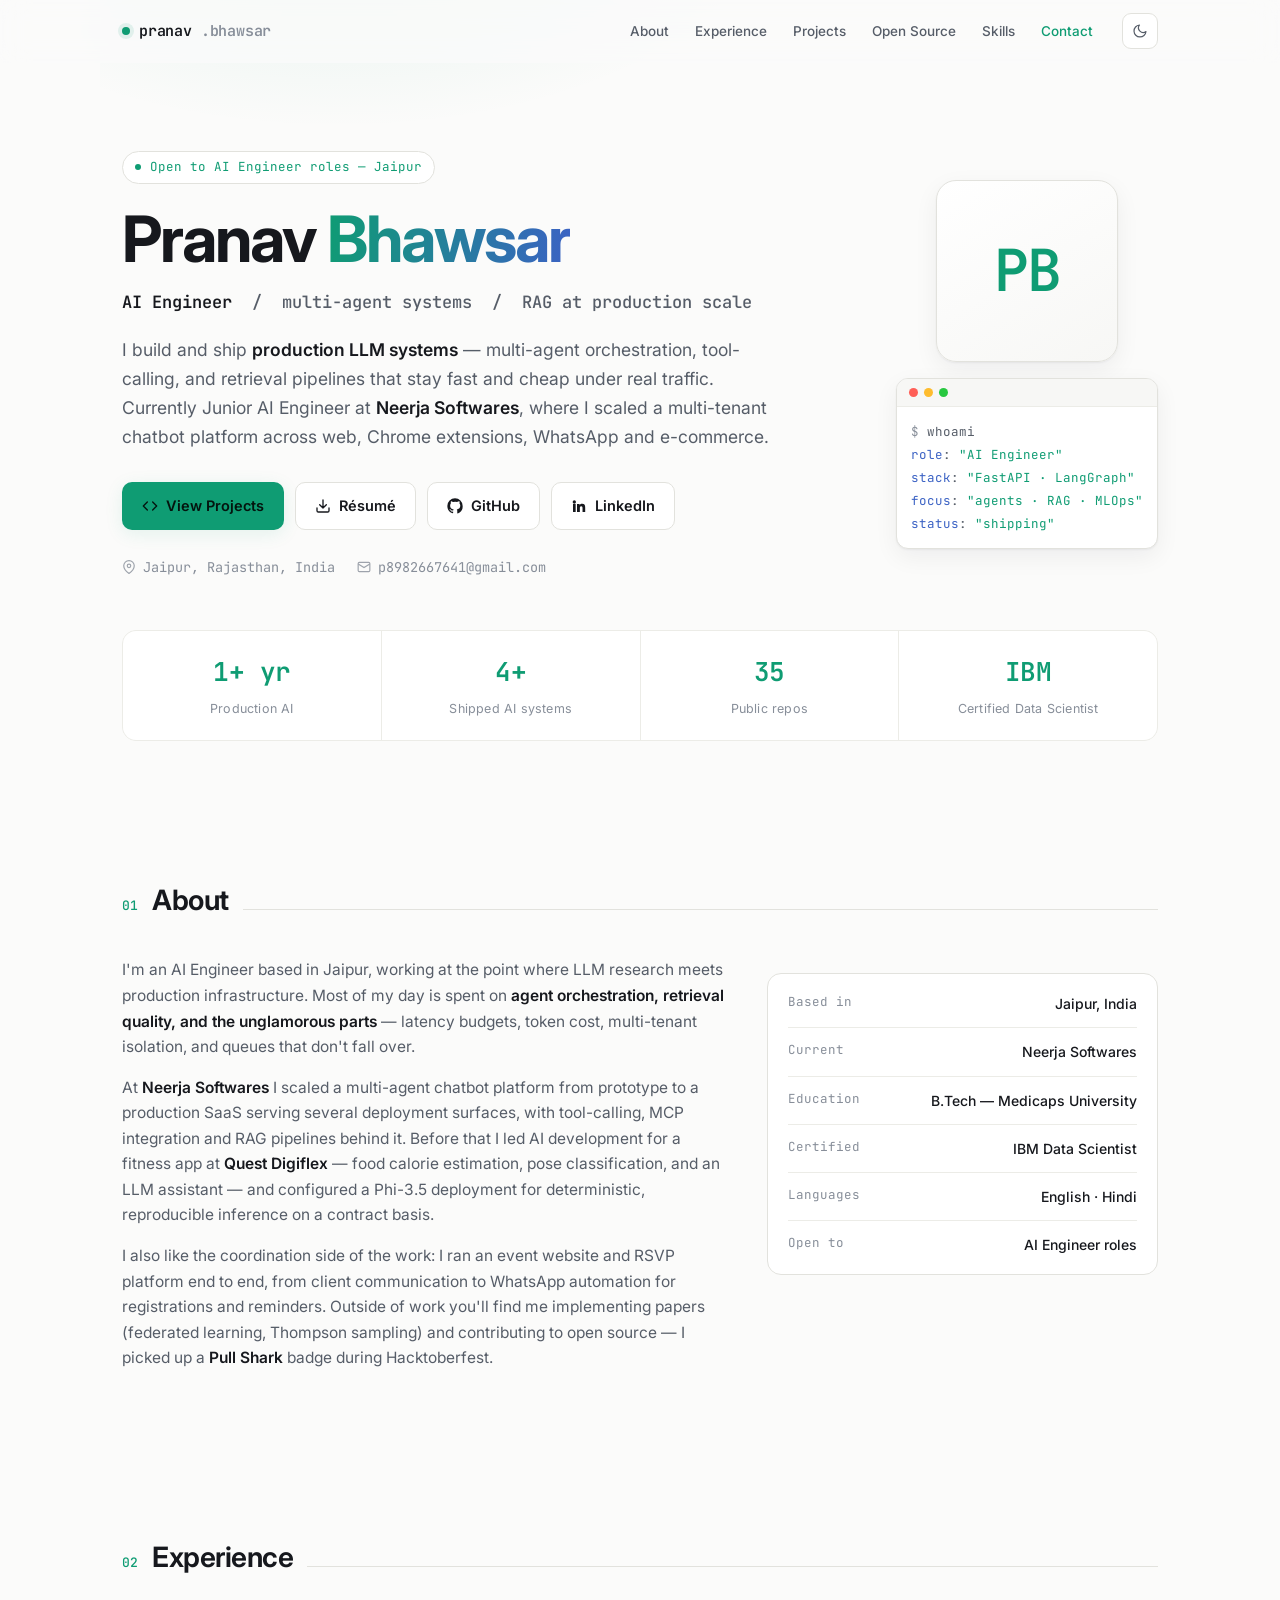
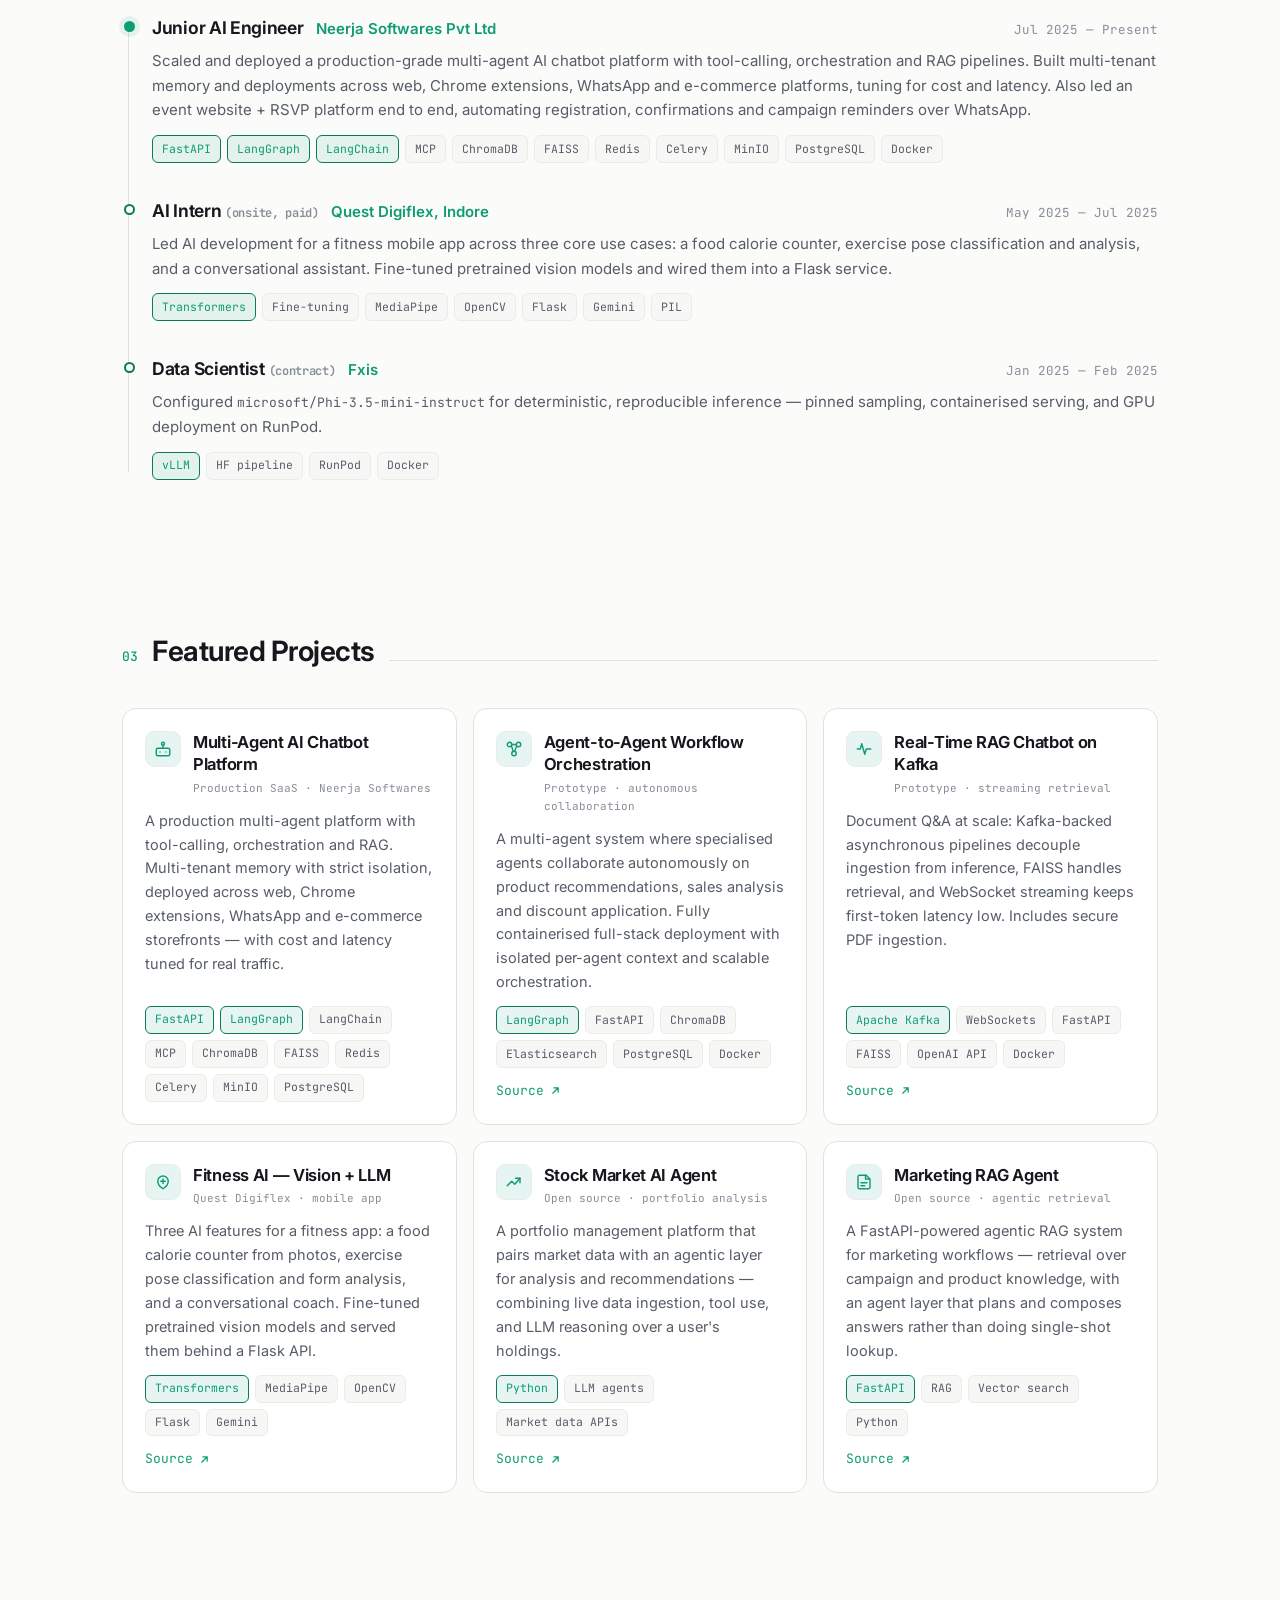
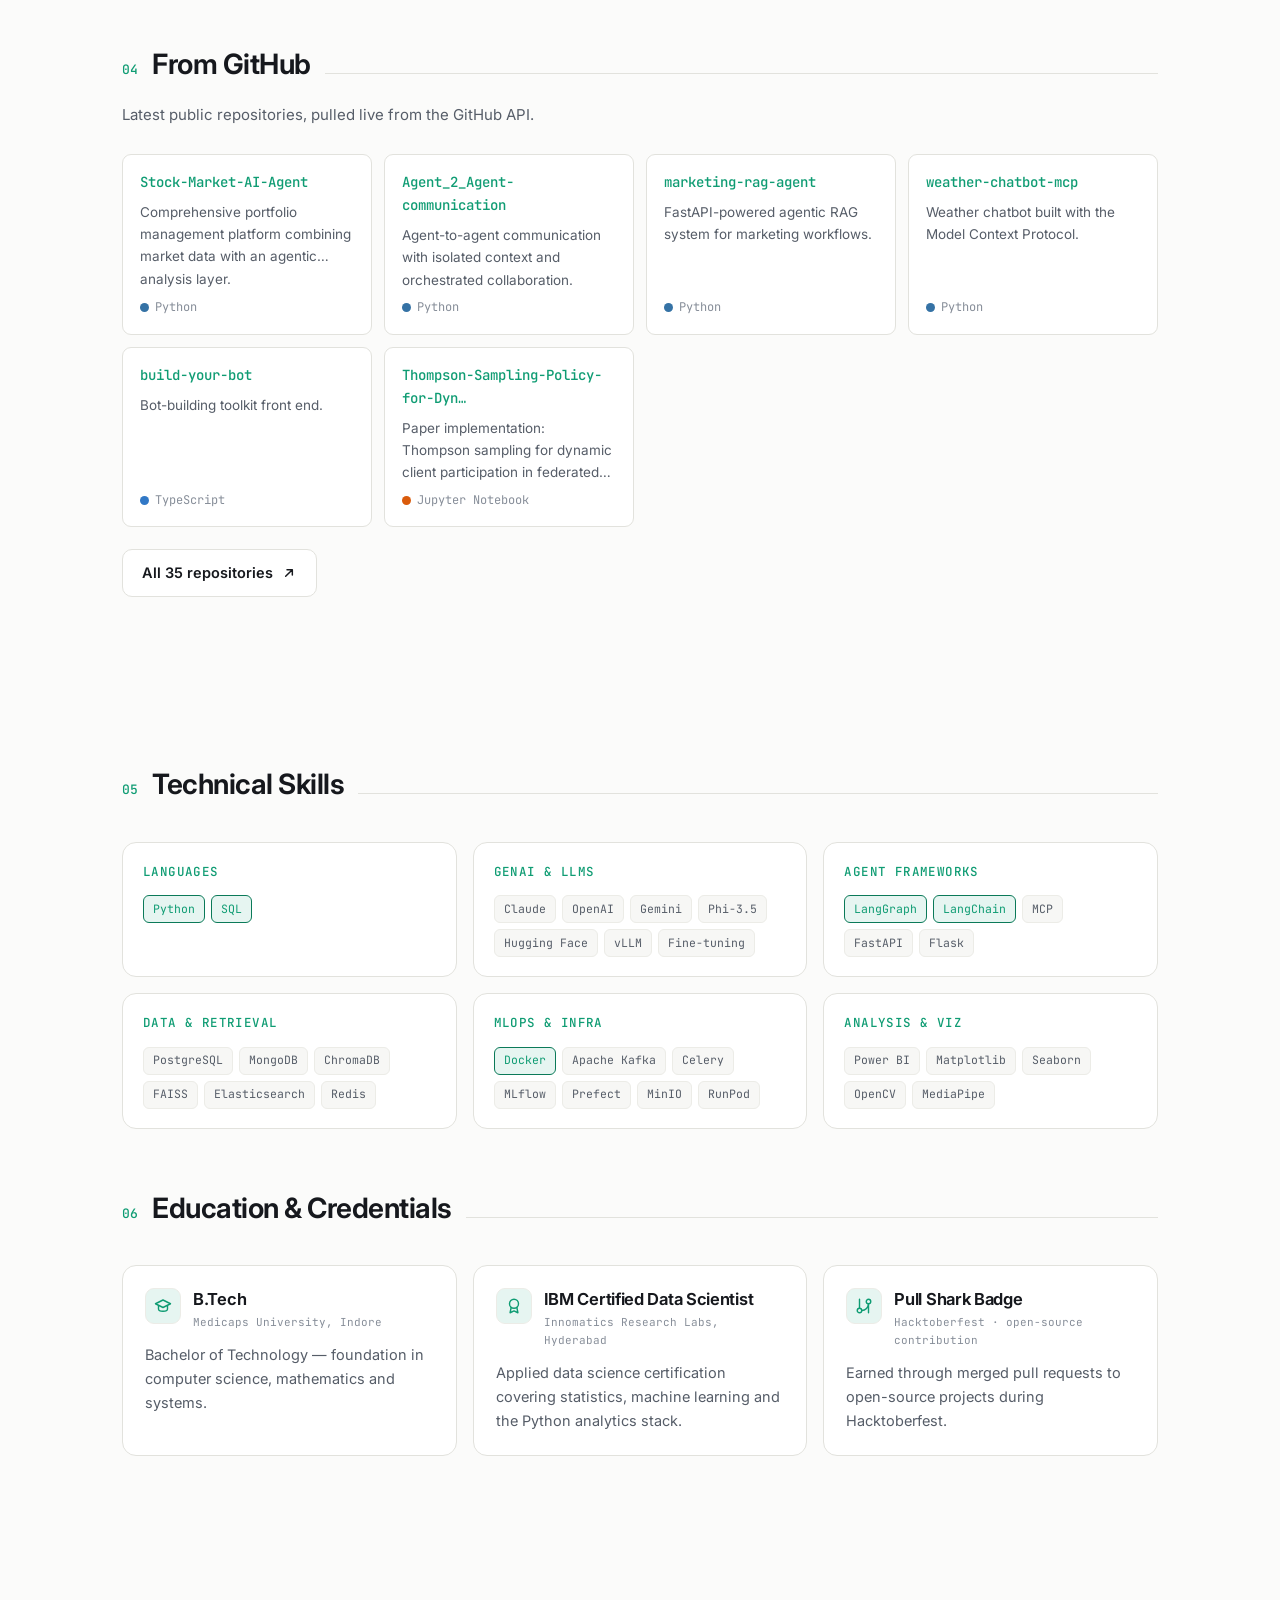
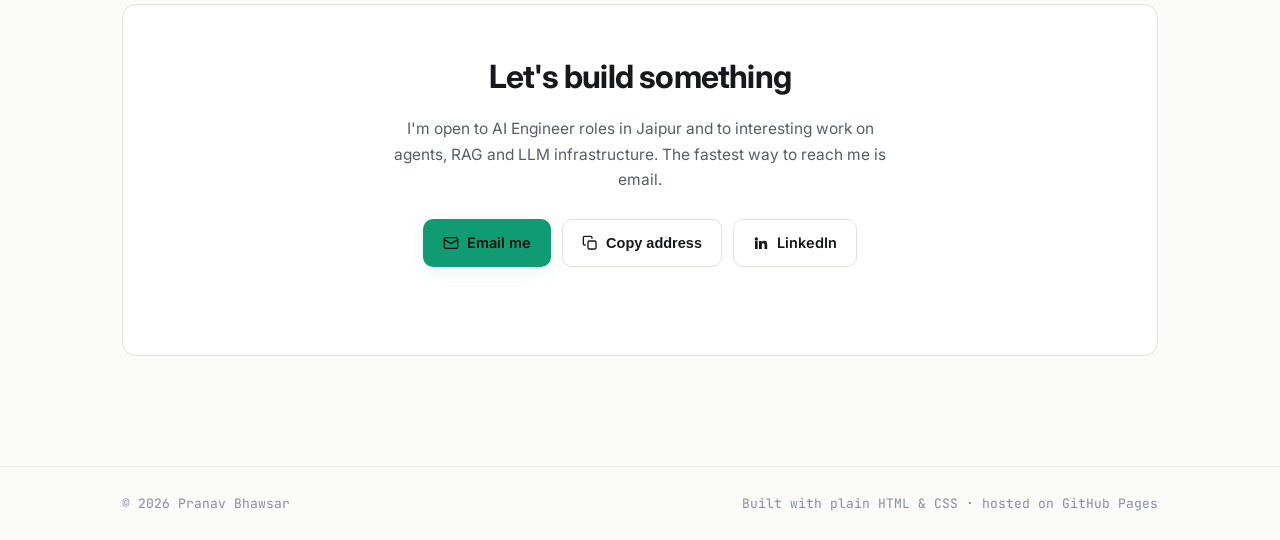
==== index.html @ d1805099 "Add files via upload" ====
<!DOCTYPE html>
<html lang="en" data-theme="dark">
<head>
<meta charset="utf-8">
<meta name="viewport" content="width=device-width, initial-scale=1">
<title>Pranav Bhawsar — AI Engineer</title>
<meta name="description" content="Pranav Bhawsar — AI Engineer in Jaipur, India. Building production multi-agent systems, RAG pipelines and LLM orchestration with FastAPI, LangGraph and Kafka.">
<meta name="author" content="Pranav Bhawsar">
<link rel="canonical" href="https://pranavbh1.github.io/">
<meta property="og:type" content="website">
<meta property="og:title" content="Pranav Bhawsar — AI Engineer">
<meta property="og:description" content="Production multi-agent systems, RAG pipelines and LLM orchestration.">
<meta property="og:url" content="https://pranavbh1.github.io/">
<meta property="og:image" content="https://avatars.githubusercontent.com/u/137757814?v=4">
<meta name="twitter:card" content="summary">
<link rel="icon" href="data:image/svg+xml,<svg xmlns='http://www.w3.org/2000/svg' viewBox='0 0 100 100'><rect width='100' height='100' rx='22' fill='%230b0c0f'/><text y='.9em' x='50%25' text-anchor='middle' font-size='58' font-family='monospace' fill='%235ee9b5'>P</text></svg>">
<link rel="preconnect" href="https://fonts.googleapis.com">
<link rel="preconnect" href="https://fonts.gstatic.com" crossorigin>
<link href="https://fonts.googleapis.com/css2?family=Inter:wght@400;500;600;700&family=JetBrains+Mono:wght@400;500;600&display=swap" rel="stylesheet">
<style>
/* ---------- tokens ---------- */
:root{
  --bg:#0b0c0f; --bg-soft:#101216; --surface:#14161c; --surface-2:#191c23;
  --border:#242833; --border-soft:#1c1f27;
  --text:#e8ebf0; --text-dim:#a2aab8; --text-faint:#6e7683;
  --accent:#5ee9b5; --accent-dim:#2fb98c; --accent-glow:rgba(94,233,181,.13);
  --accent-2:#7aa2f7;
  --radius:14px; --radius-sm:9px;
  --max:1080px;
  --shadow:0 1px 2px rgba(0,0,0,.4),0 8px 30px rgba(0,0,0,.35);
  --sans:'Inter',-apple-system,BlinkMacSystemFont,'Segoe UI',Roboto,sans-serif;
  --mono:'JetBrains Mono',ui-monospace,SFMono-Regular,Menlo,Consolas,monospace;
}
html[data-theme="light"]{
  --bg:#fbfbfa; --bg-soft:#f4f4f2; --surface:#ffffff; --surface-2:#f7f7f5;
  --border:#e2e2dd; --border-soft:#ececE7;
  --text:#16181d; --text-dim:#565d68; --text-faint:#878e99;
  --accent:#0f9c73; --accent-dim:#0b7a59; --accent-glow:rgba(15,156,115,.10);
  --accent-2:#3b62c4;
  --shadow:0 1px 2px rgba(16,24,40,.05),0 8px 24px rgba(16,24,40,.06);
}
*,*::before,*::after{box-sizing:border-box}
html{scroll-behavior:smooth;-webkit-text-size-adjust:100%}
@media (prefers-reduced-motion:reduce){html{scroll-behavior:auto}
  *,*::before,*::after{animation-duration:.001ms!important;transition-duration:.001ms!important}}
body{
  margin:0;background:var(--bg);color:var(--text);font-family:var(--sans);
  font-size:16px;line-height:1.65;-webkit-font-smoothing:antialiased;
  transition:background .25s ease,color .25s ease;overflow-x:hidden;
}
img{max-width:100%;display:block}
a{color:inherit;text-decoration:none}
:focus-visible{outline:2px solid var(--accent);outline-offset:3px;border-radius:4px}
.wrap{width:100%;max-width:var(--max);margin-inline:auto;padding-inline:22px}
.mono{font-family:var(--mono)}
.skip{position:absolute;left:-9999px;top:0;background:var(--accent);color:#04120d;padding:10px 16px;z-index:200;border-radius:0 0 8px 0}
.skip:focus{left:0}

/* ---------- nav ---------- */
header.nav{
  position:sticky;top:0;z-index:100;
  background:color-mix(in srgb,var(--bg) 82%,transparent);
  backdrop-filter:blur(14px);-webkit-backdrop-filter:blur(14px);
  border-bottom:1px solid transparent;transition:border-color .25s ease;
}
header.nav.scrolled{border-bottom-color:var(--border-soft)}
.nav-in{display:flex;align-items:center;gap:18px;height:62px}
.brand{font-family:var(--mono);font-weight:600;font-size:15px;letter-spacing:-.2px;display:flex;align-items:center;gap:9px;margin-right:auto}
.brand .dot{width:8px;height:8px;border-radius:50%;background:var(--accent);box-shadow:0 0 0 4px var(--accent-glow);flex:none}
.brand span{color:var(--text-faint)}
nav.links{display:flex;gap:4px}
nav.links a{
  font-size:13.5px;color:var(--text-dim);padding:7px 11px;border-radius:8px;
  transition:color .18s,background .18s;font-weight:500;
}
nav.links a:hover{color:var(--text);background:var(--surface-2)}
nav.links a.active{color:var(--accent)}
.icon-btn{
  width:36px;height:36px;flex:none;display:grid;place-items:center;cursor:pointer;
  background:var(--surface);border:1px solid var(--border);border-radius:9px;color:var(--text-dim);
  transition:color .18s,border-color .18s,transform .18s;
}
.icon-btn:hover{color:var(--accent);border-color:var(--accent-dim);transform:translateY(-1px)}
.icon-btn svg{width:16px;height:16px}
html[data-theme="dark"] .i-sun{display:block}
html[data-theme="dark"] .i-moon{display:none}
html[data-theme="light"] .i-sun{display:none}
html[data-theme="light"] .i-moon{display:block}
@media (max-width:720px){nav.links{display:none}}

/* ---------- sections ---------- */
section{padding-block:74px;scroll-margin-top:70px}
.sec-head{display:flex;align-items:baseline;gap:14px;margin-bottom:34px}
.sec-head h2{font-size:clamp(22px,3.4vw,28px);margin:0;letter-spacing:-.5px;font-weight:650}
.sec-head .num{font-family:var(--mono);font-size:13px;color:var(--accent);font-weight:500;flex:none}
.sec-head .rule{flex:1;height:1px;background:var(--border);min-width:20px}

/* ---------- hero ---------- */
.hero{padding-block:clamp(58px,11vw,108px) 62px;position:relative}
.hero::before{
  content:"";position:absolute;inset:-160px 0 auto 0;height:520px;pointer-events:none;z-index:-1;
  background:radial-gradient(58% 62% at 22% 0%,var(--accent-glow),transparent 70%);
}
.hero-grid{display:grid;grid-template-columns:1fr auto;gap:46px;align-items:center}
@media (max-width:820px){.hero-grid{grid-template-columns:1fr;gap:34px}}
.eyebrow{
  display:inline-flex;align-items:center;gap:9px;font-family:var(--mono);font-size:12.5px;
  color:var(--accent);border:1px solid var(--border);background:var(--surface);
  padding:5px 12px;border-radius:999px;margin-bottom:22px;
}
.eyebrow .pulse{width:6px;height:6px;border-radius:50%;background:var(--accent);animation:pulse 2.4s ease-in-out infinite}
@keyframes pulse{0%,100%{opacity:1;box-shadow:0 0 0 0 var(--accent-glow)}50%{opacity:.55;box-shadow:0 0 0 6px transparent}}
h1{
  font-size:clamp(38px,7.2vw,64px);line-height:1.04;letter-spacing:-2px;margin:0 0 16px;font-weight:700;
}
h1 .accent{
  background:linear-gradient(96deg,var(--accent),var(--accent-2));
  -webkit-background-clip:text;background-clip:text;color:transparent;
}
.role{font-family:var(--mono);font-size:clamp(14px,2.2vw,17px);color:var(--text-dim);margin:0 0 20px;font-weight:500}
.role b{color:var(--text);font-weight:600}
.lede{font-size:clamp(15.5px,1.9vw,17.5px);color:var(--text-dim);max-width:60ch;margin:0 0 30px}
.lede strong{color:var(--text);font-weight:600}
.cta{display:flex;flex-wrap:wrap;gap:11px;margin-bottom:26px}
.btn{
  display:inline-flex;align-items:center;gap:8px;padding:11px 19px;border-radius:10px;
  font-size:14.5px;font-weight:600;border:1px solid transparent;cursor:pointer;
  transition:transform .18s,box-shadow .18s,background .18s,border-color .18s,color .18s;
}
.btn svg{width:16px;height:16px;flex:none}
.btn-primary{background:var(--accent);color:#04140e;box-shadow:0 4px 18px var(--accent-glow)}
.btn-primary:hover{transform:translateY(-2px);box-shadow:0 8px 26px var(--accent-glow)}
.btn-ghost{background:var(--surface);border-color:var(--border);color:var(--text)}
.btn-ghost:hover{border-color:var(--accent-dim);color:var(--accent);transform:translateY(-2px)}
.meta-row{display:flex;flex-wrap:wrap;gap:8px 22px;font-size:13.5px;color:var(--text-faint);font-family:var(--mono)}
.meta-row span{display:inline-flex;align-items:center;gap:7px}
.meta-row svg{width:14px;height:14px;opacity:.8}

/* avatar / terminal card */
.avatar-col{display:flex;flex-direction:column;align-items:center;gap:16px}
.avatar{
  width:clamp(140px,22vw,182px);aspect-ratio:1;border-radius:20px;object-fit:cover;
  border:1px solid var(--border);box-shadow:var(--shadow);background:var(--surface);
}
.avatar-fb{display:grid;place-items:center;font-family:var(--mono);font-size:clamp(44px,7vw,58px);font-weight:600;
  color:var(--accent);background:linear-gradient(150deg,var(--surface),var(--surface-2));letter-spacing:-2px}
.avatar-fb[hidden]{display:none}
.term{
  width:100%;max-width:330px;background:var(--surface);border:1px solid var(--border);
  border-radius:12px;overflow:hidden;box-shadow:var(--shadow);font-family:var(--mono);font-size:12.5px;
}
.term-bar{display:flex;gap:6px;padding:9px 12px;border-bottom:1px solid var(--border-soft);background:var(--surface-2)}
.term-bar i{width:9px;height:9px;border-radius:50%;background:var(--border);display:block}
.term-bar i:first-child{background:#ff5f57}.term-bar i:nth-child(2){background:#febc2e}.term-bar i:nth-child(3){background:#28c840}
.term-body{padding:13px 14px;line-height:1.85;color:var(--text-dim)}
.term-body .k{color:var(--accent-2)}
.term-body .v{color:var(--accent)}
.term-body .c{color:var(--text-faint)}

/* ---------- stats ---------- */
.stats{display:grid;grid-template-columns:repeat(4,1fr);gap:1px;background:var(--border-soft);
  border:1px solid var(--border-soft);border-radius:var(--radius);overflow:hidden;margin-top:6px}
@media (max-width:640px){.stats{grid-template-columns:repeat(2,1fr)}}
.stat{background:var(--surface);padding:20px 18px;text-align:center}
.stat b{display:block;font-family:var(--mono);font-size:clamp(20px,3.4vw,26px);color:var(--accent);font-weight:600;letter-spacing:-.5px}
.stat span{font-size:12.5px;color:var(--text-faint);letter-spacing:.2px}

/* ---------- about ---------- */
.about-grid{display:grid;grid-template-columns:1.55fr 1fr;gap:38px}
@media (max-width:820px){.about-grid{grid-template-columns:1fr;gap:26px}}
.about-grid p{color:var(--text-dim);margin:0 0 15px;font-size:15.5px}
.about-grid p strong{color:var(--text);font-weight:600}
.facts{background:var(--surface);border:1px solid var(--border);border-radius:var(--radius);padding:6px 20px;height:fit-content}
.fact{display:flex;justify-content:space-between;gap:14px;padding:12px 0;border-bottom:1px solid var(--border-soft);font-size:14px}
.fact:last-child{border-bottom:0}
.fact dt{color:var(--text-faint);font-family:var(--mono);font-size:12.5px;margin:0}
.fact dd{margin:0;text-align:right;font-weight:500}

/* ---------- timeline ---------- */
.tl{position:relative;padding-left:30px}
.tl::before{content:"";position:absolute;left:6px;top:8px;bottom:8px;width:1px;background:var(--border)}
.tl-item{position:relative;padding-bottom:34px}
.tl-item:last-child{padding-bottom:0}
.tl-item::before{
  content:"";position:absolute;left:-28px;top:7px;width:11px;height:11px;border-radius:50%;
  background:var(--bg);border:2px solid var(--accent-dim);
}
.tl-item.now::before{background:var(--accent);border-color:var(--accent);box-shadow:0 0 0 5px var(--accent-glow)}
.tl-top{display:flex;flex-wrap:wrap;align-items:baseline;gap:6px 12px;margin-bottom:4px}
.tl-top h3{margin:0;font-size:17.5px;font-weight:650;letter-spacing:-.3px}
.tl-org{color:var(--accent);font-weight:600;font-size:15px}
.tl-date{font-family:var(--mono);font-size:12.5px;color:var(--text-faint);margin-left:auto;white-space:nowrap}
.tl-item p{color:var(--text-dim);margin:6px 0 12px;font-size:15px}
@media (max-width:600px){.tl-date{margin-left:0;width:100%}}

/* ---------- chips ---------- */
.chips{display:flex;flex-wrap:wrap;gap:6px}
.chip{
  font-family:var(--mono);font-size:11.5px;padding:3.5px 9px;border-radius:6px;
  background:var(--surface-2);border:1px solid var(--border-soft);color:var(--text-dim);white-space:nowrap;
}
.chip.hi{color:var(--accent);border-color:var(--accent-dim);background:var(--accent-glow)}

/* ---------- project cards ---------- */
.cards{display:grid;grid-template-columns:repeat(auto-fill,minmax(310px,1fr));gap:16px}
.card{
  background:var(--surface);border:1px solid var(--border);border-radius:var(--radius);
  padding:22px;display:flex;flex-direction:column;gap:12px;position:relative;overflow:hidden;
  transition:transform .2s ease,border-color .2s ease,box-shadow .2s ease;
}
.card::after{
  content:"";position:absolute;inset:0 0 auto 0;height:1px;
  background:linear-gradient(90deg,transparent,var(--accent),transparent);opacity:0;transition:opacity .25s;
}
.card:hover{transform:translateY(-3px);border-color:var(--border);box-shadow:var(--shadow)}
.card:hover::after{opacity:.7}
.card-top{display:flex;align-items:flex-start;gap:12px}
.card-ico{
  width:36px;height:36px;flex:none;border-radius:9px;display:grid;place-items:center;
  background:var(--accent-glow);color:var(--accent);border:1px solid var(--border-soft);
}
.card-ico svg{width:18px;height:18px}
.card h3{margin:0;font-size:16.5px;font-weight:650;letter-spacing:-.3px;line-height:1.35}
.card .tag{font-family:var(--mono);font-size:11px;color:var(--text-faint);display:block;margin-top:3px}
.card p{margin:0;color:var(--text-dim);font-size:14.5px;flex:1}
.card .links{display:flex;gap:14px;font-size:13px;font-family:var(--mono)}
.card .links a{color:var(--accent);display:inline-flex;align-items:center;gap:5px;transition:gap .18s}
.card .links a:hover{gap:8px}
.card .links svg{width:13px;height:13px}

/* repo grid */
.repos{display:grid;grid-template-columns:repeat(auto-fill,minmax(250px,1fr));gap:12px}
.repo{
  background:var(--surface);border:1px solid var(--border);border-radius:var(--radius-sm);padding:16px 17px;
  display:flex;flex-direction:column;gap:7px;transition:transform .18s,border-color .18s;
}
.repo:hover{transform:translateY(-2px);border-color:var(--accent-dim)}
.repo b{font-family:var(--mono);font-size:14px;font-weight:500;color:var(--accent);word-break:break-word}
.repo p{margin:0;font-size:13.5px;color:var(--text-dim);flex:1;
  display:-webkit-box;-webkit-line-clamp:3;-webkit-box-orient:vertical;overflow:hidden}
.repo .foot{display:flex;gap:14px;font-size:12px;color:var(--text-faint);font-family:var(--mono);align-items:center}
.repo .lang{display:inline-flex;align-items:center;gap:6px}
.repo .lang i{width:9px;height:9px;border-radius:50%;background:var(--accent-2);display:block}
.loading{color:var(--text-faint);font-family:var(--mono);font-size:13.5px;padding:8px 0}

/* ---------- skills ---------- */
.skills{display:grid;grid-template-columns:repeat(auto-fill,minmax(255px,1fr));gap:16px}
.skill{background:var(--surface);border:1px solid var(--border);border-radius:var(--radius);padding:19px 20px}
.skill h3{margin:0 0 13px;font-size:12.5px;font-family:var(--mono);color:var(--accent);font-weight:500;letter-spacing:.4px;text-transform:uppercase}

/* ---------- contact ---------- */
.contact{
  background:var(--surface);border:1px solid var(--border);border-radius:var(--radius);
  padding:clamp(28px,5vw,46px);text-align:center;position:relative;overflow:hidden;
}
.contact::before{content:"";position:absolute;inset:auto 0 -60% 0;height:200px;
  background:radial-gradient(50% 100% at 50% 100%,var(--accent-glow),transparent 70%);pointer-events:none}
.contact h2{font-size:clamp(24px,4vw,32px);margin:0 0 12px;letter-spacing:-.8px}
.contact p{color:var(--text-dim);max-width:52ch;margin:0 auto 26px;font-size:15.5px}
.contact .cta{justify-content:center}
.copy-note{font-family:var(--mono);font-size:12px;color:var(--accent);height:16px;margin-top:14px}

footer{border-top:1px solid var(--border-soft);padding-block:26px;margin-top:36px}
.foot-in{display:flex;flex-wrap:wrap;gap:12px;justify-content:space-between;align-items:center;
  font-size:13px;color:var(--text-faint);font-family:var(--mono)}
.foot-in a:hover{color:var(--accent)}

/* reveal */
.rv{opacity:0;transform:translateY(16px);transition:opacity .55s ease,transform .55s ease}
.rv.in{opacity:1;transform:none}
@media (prefers-reduced-motion:reduce){.rv{opacity:1;transform:none}}
</style>
</head>
<body>
<a class="skip" href="#main">Skip to content</a>

<header class="nav" id="nav">
  <div class="wrap nav-in">
    <a class="brand" href="#top"><span class="dot"></span>pranav<span>.bhawsar</span></a>
    <nav class="links" id="navlinks">
      <a href="#about">About</a>
      <a href="#experience">Experience</a>
      <a href="#projects">Projects</a>
      <a href="#opensource">Open Source</a>
      <a href="#skills">Skills</a>
      <a href="#contact">Contact</a>
    </nav>
    <button class="icon-btn" id="theme" aria-label="Toggle colour theme" title="Toggle theme">
      <svg class="i-sun" viewBox="0 0 24 24" fill="none" stroke="currentColor" stroke-width="1.8" stroke-linecap="round"><circle cx="12" cy="12" r="4"/><path d="M12 2v2M12 20v2M4.9 4.9l1.4 1.4M17.7 17.7l1.4 1.4M2 12h2M20 12h2M4.9 19.1l1.4-1.4M17.7 6.3l1.4-1.4"/></svg>
      <svg class="i-moon" viewBox="0 0 24 24" fill="none" stroke="currentColor" stroke-width="1.8" stroke-linecap="round" stroke-linejoin="round"><path d="M21 12.8A9 9 0 1 1 11.2 3a7 7 0 0 0 9.8 9.8z"/></svg>
    </button>
  </div>
</header>

<main id="main">
<a id="top"></a>

<!-- HERO -->
<section class="hero wrap" style="padding-top:clamp(46px,9vw,88px)">
  <div class="hero-grid">
    <div>
      <span class="eyebrow"><span class="pulse"></span>Open to AI Engineer roles — Jaipur</span>
      <h1>Pranav <span class="accent">Bhawsar</span></h1>
      <p class="role mono"><b>AI Engineer</b> &nbsp;/&nbsp; multi-agent systems &nbsp;/&nbsp; RAG at production scale</p>
      <p class="lede">I build and ship <strong>production LLM systems</strong> — multi-agent orchestration, tool-calling, and retrieval pipelines that stay fast and cheap under real traffic. Currently Junior AI Engineer at <strong>Neerja Softwares</strong>, where I scaled a multi-tenant chatbot platform across web, Chrome extensions, WhatsApp and e-commerce.</p>
      <div class="cta">
        <a class="btn btn-primary" href="#projects">
          <svg viewBox="0 0 24 24" fill="none" stroke="currentColor" stroke-width="2" stroke-linecap="round" stroke-linejoin="round"><path d="M16 18l6-6-6-6M8 6l-6 6 6 6"/></svg>
          View Projects</a>
        <a class="btn btn-ghost" href="Pranav_Bhawsar_AI_Engineer_resume.pdf" download>
          <svg viewBox="0 0 24 24" fill="none" stroke="currentColor" stroke-width="2" stroke-linecap="round" stroke-linejoin="round"><path d="M21 15v4a2 2 0 0 1-2 2H5a2 2 0 0 1-2-2v-4M7 10l5 5 5-5M12 15V3"/></svg>
          Résumé</a>
        <a class="btn btn-ghost" href="https://github.com/Pranavbh1" target="_blank" rel="noopener">
          <svg viewBox="0 0 24 24" fill="currentColor"><path d="M12 .5A11.5 11.5 0 0 0 .5 12a11.5 11.5 0 0 0 7.9 10.9c.6.1.8-.2.8-.6v-2c-3.2.7-3.9-1.5-3.9-1.5-.5-1.4-1.3-1.7-1.3-1.7-1-.7.1-.7.1-.7 1.2.1 1.8 1.2 1.8 1.2 1 1.8 2.7 1.3 3.4 1 .1-.8.4-1.3.7-1.6-2.6-.3-5.3-1.3-5.3-5.8 0-1.3.5-2.3 1.2-3.2-.1-.3-.5-1.5.1-3.1 0 0 1-.3 3.3 1.2a11.3 11.3 0 0 1 6 0C17.6 4.6 18.6 5 18.6 5c.6 1.6.2 2.8.1 3.1.8.9 1.2 1.9 1.2 3.2 0 4.5-2.7 5.5-5.3 5.8.4.4.8 1.1.8 2.2v3.3c0 .4.2.7.8.6A11.5 11.5 0 0 0 23.5 12 11.5 11.5 0 0 0 12 .5z"/></svg>
          GitHub</a>
        <a class="btn btn-ghost" href="https://www.linkedin.com/in/pranavbhawsar/" target="_blank" rel="noopener">
          <svg viewBox="0 0 24 24" fill="currentColor"><path d="M4.98 3.5a2.5 2.5 0 1 1 0 5 2.5 2.5 0 0 1 0-5zM3 9h4v12H3zM9 9h3.8v1.7h.1c.5-1 1.8-2 3.7-2 4 0 4.7 2.5 4.7 5.9V21h-4v-5.6c0-1.3 0-3-1.9-3s-2.1 1.4-2.1 2.9V21H9z"/></svg>
          LinkedIn</a>
      </div>
      <div class="meta-row">
        <span><svg viewBox="0 0 24 24" fill="none" stroke="currentColor" stroke-width="2"><path d="M21 10c0 7-9 13-9 13s-9-6-9-13a9 9 0 0 1 18 0z"/><circle cx="12" cy="10" r="3"/></svg>Jaipur, Rajasthan, India</span>
        <span><svg viewBox="0 0 24 24" fill="none" stroke="currentColor" stroke-width="2"><rect x="2" y="4" width="20" height="16" rx="2"/><path d="m22 7-10 6L2 7"/></svg>p8982667641@gmail.com</span>
      </div>
    </div>
    <div class="avatar-col">
      <img class="avatar" id="avatar" src="https://avatars.githubusercontent.com/u/137757814?v=4" alt="Pranav Bhawsar" width="182" height="182" loading="eager">
      <div class="avatar avatar-fb" id="avatarFb" hidden aria-hidden="true">PB</div>
      <div class="term" aria-hidden="true">
        <div class="term-bar"><i></i><i></i><i></i></div>
        <div class="term-body">
          <div><span class="c">$</span> whoami</div>
          <div><span class="k">role</span>: <span class="v">"AI Engineer"</span></div>
          <div><span class="k">stack</span>: <span class="v">"FastAPI · LangGraph"</span></div>
          <div><span class="k">focus</span>: <span class="v">"agents · RAG · MLOps"</span></div>
          <div><span class="k">status</span>: <span class="v">"shipping"</span></div>
        </div>
      </div>
    </div>
  </div>
  <div class="stats rv" style="margin-top:52px">
    <div class="stat"><b>1+ yr</b><span>Production AI</span></div>
    <div class="stat"><b>4+</b><span>Shipped AI systems</span></div>
    <div class="stat"><b>35</b><span>Public repos</span></div>
    <div class="stat"><b>IBM</b><span>Certified Data Scientist</span></div>
  </div>
</section>

<!-- ABOUT -->
<section id="about" class="wrap">
  <div class="sec-head rv"><span class="num">01</span><h2>About</h2><span class="rule"></span></div>
  <div class="about-grid rv">
    <div>
      <p>I'm an AI Engineer based in Jaipur, working at the point where LLM research meets production infrastructure. Most of my day is spent on <strong>agent orchestration, retrieval quality, and the unglamorous parts</strong> — latency budgets, token cost, multi-tenant isolation, and queues that don't fall over.</p>
      <p>At <strong>Neerja Softwares</strong> I scaled a multi-agent chatbot platform from prototype to a production SaaS serving several deployment surfaces, with tool-calling, MCP integration and RAG pipelines behind it. Before that I led AI development for a fitness app at <strong>Quest Digiflex</strong> — food calorie estimation, pose classification, and an LLM assistant — and configured a Phi-3.5 deployment for deterministic, reproducible inference on a contract basis.</p>
      <p>I also like the coordination side of the work: I ran an event website and RSVP platform end to end, from client communication to WhatsApp automation for registrations and reminders. Outside of work you'll find me implementing papers (federated learning, Thompson sampling) and contributing to open source — I picked up a <strong>Pull Shark</strong> badge during Hacktoberfest.</p>
    </div>
    <dl class="facts">
      <div class="fact"><dt>Based in</dt><dd>Jaipur, India</dd></div>
      <div class="fact"><dt>Current</dt><dd>Neerja Softwares</dd></div>
      <div class="fact"><dt>Education</dt><dd>B.Tech — Medicaps University</dd></div>
      <div class="fact"><dt>Certified</dt><dd>IBM Data Scientist</dd></div>
      <div class="fact"><dt>Languages</dt><dd>English · Hindi</dd></div>
      <div class="fact"><dt>Open to</dt><dd>AI Engineer roles</dd></div>
    </dl>
  </div>
</section>

<!-- EXPERIENCE -->
<section id="experience" class="wrap">
  <div class="sec-head rv"><span class="num">02</span><h2>Experience</h2><span class="rule"></span></div>
  <div class="tl rv">
    <div class="tl-item now">
      <div class="tl-top">
        <h3>Junior AI Engineer</h3><span class="tl-org">Neerja Softwares Pvt Ltd</span>
        <span class="tl-date">Jul 2025 — Present</span>
      </div>
      <p>Scaled and deployed a production-grade multi-agent AI chatbot platform with tool-calling, orchestration and RAG pipelines. Built multi-tenant memory and deployments across web, Chrome extensions, WhatsApp and e-commerce platforms, tuning for cost and latency. Also led an event website + RSVP platform end to end, automating registration, confirmations and campaign reminders over WhatsApp.</p>
      <div class="chips">
        <span class="chip hi">FastAPI</span><span class="chip hi">LangGraph</span><span class="chip hi">LangChain</span><span class="chip">MCP</span><span class="chip">ChromaDB</span><span class="chip">FAISS</span><span class="chip">Redis</span><span class="chip">Celery</span><span class="chip">MinIO</span><span class="chip">PostgreSQL</span><span class="chip">Docker</span>
      </div>
    </div>
    <div class="tl-item">
      <div class="tl-top">
        <h3>AI Intern <span class="mono" style="font-size:12px;color:var(--text-faint)">(onsite, paid)</span></h3><span class="tl-org">Quest Digiflex, Indore</span>
        <span class="tl-date">May 2025 — Jul 2025</span>
      </div>
      <p>Led AI development for a fitness mobile app across three core use cases: a food calorie counter, exercise pose classification and analysis, and a conversational assistant. Fine-tuned pretrained vision models and wired them into a Flask service.</p>
      <div class="chips">
        <span class="chip hi">Transformers</span><span class="chip">Fine-tuning</span><span class="chip">MediaPipe</span><span class="chip">OpenCV</span><span class="chip">Flask</span><span class="chip">Gemini</span><span class="chip">PIL</span>
      </div>
    </div>
    <div class="tl-item">
      <div class="tl-top">
        <h3>Data Scientist <span class="mono" style="font-size:12px;color:var(--text-faint)">(contract)</span></h3><span class="tl-org">Fxis</span>
        <span class="tl-date">Jan 2025 — Feb 2025</span>
      </div>
      <p>Configured <span class="mono" style="font-size:13px">microsoft/Phi-3.5-mini-instruct</span> for deterministic, reproducible inference — pinned sampling, containerised serving, and GPU deployment on RunPod.</p>
      <div class="chips">
        <span class="chip hi">vLLM</span><span class="chip">HF pipeline</span><span class="chip">RunPod</span><span class="chip">Docker</span>
      </div>
    </div>
  </div>
</section>

<!-- PROJECTS -->
<section id="projects" class="wrap">
  <div class="sec-head rv"><span class="num">03</span><h2>Featured Projects</h2><span class="rule"></span></div>
  <div class="cards">
    <article class="card rv">
      <div class="card-top">
        <div class="card-ico"><svg viewBox="0 0 24 24" fill="none" stroke="currentColor" stroke-width="1.9" stroke-linecap="round" stroke-linejoin="round"><rect x="3" y="11" width="18" height="10" rx="2"/><circle cx="12" cy="5" r="2"/><path d="M12 7v4M8 16h.01M16 16h.01"/></svg></div>
        <div><h3>Multi-Agent AI Chatbot Platform</h3><span class="tag">Production SaaS · Neerja Softwares</span></div>
      </div>
      <p>A production multi-agent platform with tool-calling, orchestration and RAG. Multi-tenant memory with strict isolation, deployed across web, Chrome extensions, WhatsApp and e-commerce storefronts — with cost and latency tuned for real traffic.</p>
      <div class="chips"><span class="chip hi">FastAPI</span><span class="chip hi">LangGraph</span><span class="chip">LangChain</span><span class="chip">MCP</span><span class="chip">ChromaDB</span><span class="chip">FAISS</span><span class="chip">Redis</span><span class="chip">Celery</span><span class="chip">MinIO</span><span class="chip">PostgreSQL</span></div>
    </article>

    <article class="card rv">
      <div class="card-top">
        <div class="card-ico"><svg viewBox="0 0 24 24" fill="none" stroke="currentColor" stroke-width="1.9" stroke-linecap="round" stroke-linejoin="round"><circle cx="6" cy="6" r="3"/><circle cx="18" cy="6" r="3"/><circle cx="12" cy="18" r="3"/><path d="M8.5 7.5 11 15.2M15.5 7.5 13 15.2M9 6h6"/></svg></div>
        <div><h3>Agent-to-Agent Workflow Orchestration</h3><span class="tag">Prototype · autonomous collaboration</span></div>
      </div>
      <p>A multi-agent system where specialised agents collaborate autonomously on product recommendations, sales analysis and discount application. Fully containerised full-stack deployment with isolated per-agent context and scalable orchestration.</p>
      <div class="chips"><span class="chip hi">LangGraph</span><span class="chip">FastAPI</span><span class="chip">ChromaDB</span><span class="chip">Elasticsearch</span><span class="chip">PostgreSQL</span><span class="chip">Docker</span></div>
      <div class="links"><a href="https://github.com/Pranavbh1/Agent_2_Agent-communication" target="_blank" rel="noopener">Source<svg viewBox="0 0 24 24" fill="none" stroke="currentColor" stroke-width="2.2" stroke-linecap="round" stroke-linejoin="round"><path d="M7 17 17 7M9 7h8v8"/></svg></a></div>
    </article>

    <article class="card rv">
      <div class="card-top">
        <div class="card-ico"><svg viewBox="0 0 24 24" fill="none" stroke="currentColor" stroke-width="1.9" stroke-linecap="round" stroke-linejoin="round"><path d="M3 12h4l2-7 4 14 2-7h6"/></svg></div>
        <div><h3>Real-Time RAG Chatbot on Kafka</h3><span class="tag">Prototype · streaming retrieval</span></div>
      </div>
      <p>Document Q&amp;A at scale: Kafka-backed asynchronous pipelines decouple ingestion from inference, FAISS handles retrieval, and WebSocket streaming keeps first-token latency low. Includes secure PDF ingestion.</p>
      <div class="chips"><span class="chip hi">Apache Kafka</span><span class="chip">WebSockets</span><span class="chip">FastAPI</span><span class="chip">FAISS</span><span class="chip">OpenAI API</span><span class="chip">Docker</span></div>
      <div class="links"><a href="https://github.com/Pranavbh1/kafka" target="_blank" rel="noopener">Source<svg viewBox="0 0 24 24" fill="none" stroke="currentColor" stroke-width="2.2" stroke-linecap="round" stroke-linejoin="round"><path d="M7 17 17 7M9 7h8v8"/></svg></a></div>
    </article>

    <article class="card rv">
      <div class="card-top">
        <div class="card-ico"><svg viewBox="0 0 24 24" fill="none" stroke="currentColor" stroke-width="1.9" stroke-linecap="round" stroke-linejoin="round"><path d="M12 21s-7-4.4-7-10a7 7 0 0 1 14 0c0 5.6-7 10-7 10z"/><path d="M9 11h6M12 8v6"/></svg></div>
        <div><h3>Fitness AI — Vision + LLM</h3><span class="tag">Quest Digiflex · mobile app</span></div>
      </div>
      <p>Three AI features for a fitness app: a food calorie counter from photos, exercise pose classification and form analysis, and a conversational coach. Fine-tuned pretrained vision models and served them behind a Flask API.</p>
      <div class="chips"><span class="chip hi">Transformers</span><span class="chip">MediaPipe</span><span class="chip">OpenCV</span><span class="chip">Flask</span><span class="chip">Gemini</span></div>
      <div class="links"><a href="https://github.com/Pranavbh1/Quest_digiflex" target="_blank" rel="noopener">Source<svg viewBox="0 0 24 24" fill="none" stroke="currentColor" stroke-width="2.2" stroke-linecap="round" stroke-linejoin="round"><path d="M7 17 17 7M9 7h8v8"/></svg></a></div>
    </article>

    <article class="card rv">
      <div class="card-top">
        <div class="card-ico"><svg viewBox="0 0 24 24" fill="none" stroke="currentColor" stroke-width="1.9" stroke-linecap="round" stroke-linejoin="round"><path d="M3 17l6-6 4 4 7-8"/><path d="M14 7h6v6"/></svg></div>
        <div><h3>Stock Market AI Agent</h3><span class="tag">Open source · portfolio analysis</span></div>
      </div>
      <p>A portfolio management platform that pairs market data with an agentic layer for analysis and recommendations — combining live data ingestion, tool use, and LLM reasoning over a user's holdings.</p>
      <div class="chips"><span class="chip hi">Python</span><span class="chip">LLM agents</span><span class="chip">Market data APIs</span></div>
      <div class="links"><a href="https://github.com/Pranavbh1/Stock-Market-AI-Agent" target="_blank" rel="noopener">Source<svg viewBox="0 0 24 24" fill="none" stroke="currentColor" stroke-width="2.2" stroke-linecap="round" stroke-linejoin="round"><path d="M7 17 17 7M9 7h8v8"/></svg></a></div>
    </article>

    <article class="card rv">
      <div class="card-top">
        <div class="card-ico"><svg viewBox="0 0 24 24" fill="none" stroke="currentColor" stroke-width="1.9" stroke-linecap="round" stroke-linejoin="round"><path d="M4 19V5a2 2 0 0 1 2-2h9l5 5v11a2 2 0 0 1-2 2H6a2 2 0 0 1-2-2z"/><path d="M14 3v5h5M8 13h8M8 17h5"/></svg></div>
        <div><h3>Marketing RAG Agent</h3><span class="tag">Open source · agentic retrieval</span></div>
      </div>
      <p>A FastAPI-powered agentic RAG system for marketing workflows — retrieval over campaign and product knowledge, with an agent layer that plans and composes answers rather than doing single-shot lookup.</p>
      <div class="chips"><span class="chip hi">FastAPI</span><span class="chip">RAG</span><span class="chip">Vector search</span><span class="chip">Python</span></div>
      <div class="links"><a href="https://github.com/Pranavbh1/marketing-rag-agent" target="_blank" rel="noopener">Source<svg viewBox="0 0 24 24" fill="none" stroke="currentColor" stroke-width="2.2" stroke-linecap="round" stroke-linejoin="round"><path d="M7 17 17 7M9 7h8v8"/></svg></a></div>
    </article>
  </div>
</section>

<!-- OPEN SOURCE -->
<section id="opensource" class="wrap">
  <div class="sec-head rv"><span class="num">04</span><h2>From GitHub</h2><span class="rule"></span></div>
  <p class="rv" style="color:var(--text-dim);margin:-18px 0 26px;font-size:15px">Latest public repositories, pulled live from the GitHub API.</p>
  <div class="repos" id="repos"><div class="loading">Loading repositories…</div></div>
  <p class="rv" style="margin-top:22px">
    <a class="btn btn-ghost" href="https://github.com/Pranavbh1?tab=repositories" target="_blank" rel="noopener">
      All 35 repositories
      <svg viewBox="0 0 24 24" fill="none" stroke="currentColor" stroke-width="2.2" stroke-linecap="round" stroke-linejoin="round"><path d="M7 17 17 7M9 7h8v8"/></svg>
    </a>
  </p>
</section>

<!-- SKILLS -->
<section id="skills" class="wrap">
  <div class="sec-head rv"><span class="num">05</span><h2>Technical Skills</h2><span class="rule"></span></div>
  <div class="skills rv">
    <div class="skill"><h3>Languages</h3><div class="chips"><span class="chip hi">Python</span><span class="chip hi">SQL</span></div></div>
    <div class="skill"><h3>GenAI &amp; LLMs</h3><div class="chips"><span class="chip">Claude</span><span class="chip">OpenAI</span><span class="chip">Gemini</span><span class="chip">Phi-3.5</span><span class="chip">Hugging Face</span><span class="chip">vLLM</span><span class="chip">Fine-tuning</span></div></div>
    <div class="skill"><h3>Agent Frameworks</h3><div class="chips"><span class="chip hi">LangGraph</span><span class="chip hi">LangChain</span><span class="chip">MCP</span><span class="chip">FastAPI</span><span class="chip">Flask</span></div></div>
    <div class="skill"><h3>Data &amp; Retrieval</h3><div class="chips"><span class="chip">PostgreSQL</span><span class="chip">MongoDB</span><span class="chip">ChromaDB</span><span class="chip">FAISS</span><span class="chip">Elasticsearch</span><span class="chip">Redis</span></div></div>
    <div class="skill"><h3>MLOps &amp; Infra</h3><div class="chips"><span class="chip hi">Docker</span><span class="chip">Apache Kafka</span><span class="chip">Celery</span><span class="chip">MLflow</span><span class="chip">Prefect</span><span class="chip">MinIO</span><span class="chip">RunPod</span></div></div>
    <div class="skill"><h3>Analysis &amp; Viz</h3><div class="chips"><span class="chip">Power BI</span><span class="chip">Matplotlib</span><span class="chip">Seaborn</span><span class="chip">OpenCV</span><span class="chip">MediaPipe</span></div></div>
  </div>

  <div class="sec-head rv" style="margin-top:56px"><span class="num">06</span><h2>Education &amp; Credentials</h2><span class="rule"></span></div>
  <div class="cards rv">
    <article class="card">
      <div class="card-top">
        <div class="card-ico"><svg viewBox="0 0 24 24" fill="none" stroke="currentColor" stroke-width="1.9" stroke-linecap="round" stroke-linejoin="round"><path d="M22 9 12 4 2 9l10 5 10-5z"/><path d="M6 11.5V16c0 1.7 2.7 3 6 3s6-1.3 6-3v-4.5"/></svg></div>
        <div><h3>B.Tech</h3><span class="tag">Medicaps University, Indore</span></div>
      </div>
      <p>Bachelor of Technology — foundation in computer science, mathematics and systems.</p>
    </article>
    <article class="card">
      <div class="card-top">
        <div class="card-ico"><svg viewBox="0 0 24 24" fill="none" stroke="currentColor" stroke-width="1.9" stroke-linecap="round" stroke-linejoin="round"><circle cx="12" cy="9" r="6"/><path d="m8.2 14-1.4 7L12 18.5 17.2 21l-1.4-7"/></svg></div>
        <div><h3>IBM Certified Data Scientist</h3><span class="tag">Innomatics Research Labs, Hyderabad</span></div>
      </div>
      <p>Applied data science certification covering statistics, machine learning and the Python analytics stack.</p>
    </article>
    <article class="card">
      <div class="card-top">
        <div class="card-ico"><svg viewBox="0 0 24 24" fill="none" stroke="currentColor" stroke-width="1.9" stroke-linecap="round" stroke-linejoin="round"><path d="M6 3v12M18 9v12"/><circle cx="6" cy="18" r="3"/><circle cx="18" cy="6" r="3"/><path d="M18 9a9 9 0 0 1-9 9"/></svg></div>
        <div><h3>Pull Shark Badge</h3><span class="tag">Hacktoberfest · open-source contribution</span></div>
      </div>
      <p>Earned through merged pull requests to open-source projects during Hacktoberfest.</p>
    </article>
  </div>
</section>

<!-- CONTACT -->
<section id="contact" class="wrap">
  <div class="contact rv">
    <h2>Let's build something</h2>
    <p>I'm open to AI Engineer roles in Jaipur and to interesting work on agents, RAG and LLM infrastructure. The fastest way to reach me is email.</p>
    <div class="cta">
      <a class="btn btn-primary" href="mailto:p8982667641@gmail.com">
        <svg viewBox="0 0 24 24" fill="none" stroke="currentColor" stroke-width="2" stroke-linecap="round" stroke-linejoin="round"><rect x="2" y="4" width="20" height="16" rx="2"/><path d="m22 7-10 6L2 7"/></svg>
        Email me</a>
      <button class="btn btn-ghost" id="copyBtn" type="button">
        <svg viewBox="0 0 24 24" fill="none" stroke="currentColor" stroke-width="2" stroke-linecap="round" stroke-linejoin="round"><rect x="9" y="9" width="12" height="12" rx="2"/><path d="M5 15H4a2 2 0 0 1-2-2V4a2 2 0 0 1 2-2h9a2 2 0 0 1 2 2v1"/></svg>
        Copy address</button>
      <a class="btn btn-ghost" href="https://www.linkedin.com/in/pranavbhawsar/" target="_blank" rel="noopener">
        <svg viewBox="0 0 24 24" fill="currentColor"><path d="M4.98 3.5a2.5 2.5 0 1 1 0 5 2.5 2.5 0 0 1 0-5zM3 9h4v12H3zM9 9h3.8v1.7h.1c.5-1 1.8-2 3.7-2 4 0 4.7 2.5 4.7 5.9V21h-4v-5.6c0-1.3 0-3-1.9-3s-2.1 1.4-2.1 2.9V21H9z"/></svg>
        LinkedIn</a>
    </div>
    <div class="copy-note mono" id="copyNote" role="status" aria-live="polite"></div>
  </div>
</section>
</main>

<footer>
  <div class="wrap foot-in">
    <span>© <span id="yr">2026</span> Pranav Bhawsar</span>
    <span>Built with plain HTML &amp; CSS · hosted on <a href="https://pages.github.com" target="_blank" rel="noopener">GitHub Pages</a></span>
  </div>
</footer>

<script>
(function(){
  "use strict";
  var d=document;

  /* avatar fallback */
  var av=d.getElementById('avatar'), fb=d.getElementById('avatarFb');
  av.addEventListener('error',function(){ av.remove(); fb.hidden=false; });
  if(av.complete && av.naturalWidth===0){ av.remove(); fb.hidden=false; }

  /* year */
  d.getElementById('yr').textContent=new Date().getFullYear();

  /* theme (in-memory + system preference; no storage) */
  var root=d.documentElement, btn=d.getElementById('theme');
  if(window.matchMedia && window.matchMedia('(prefers-color-scheme: light)').matches){
    root.setAttribute('data-theme','light');
  }
  btn.addEventListener('click',function(){
    root.setAttribute('data-theme', root.getAttribute('data-theme')==='dark' ? 'light' : 'dark');
  });

  /* nav border on scroll */
  var nav=d.getElementById('nav');
  var onScroll=function(){ nav.classList.toggle('scrolled', window.scrollY>8); };
  onScroll(); window.addEventListener('scroll',onScroll,{passive:true});

  /* reveal on scroll */
  if('IntersectionObserver' in window){
    var rio=new IntersectionObserver(function(es){
      es.forEach(function(e){ if(e.isIntersecting){ e.target.classList.add('in'); rio.unobserve(e.target); } });
    },{rootMargin:'0px 0px -60px 0px',threshold:.06});
    Array.prototype.forEach.call(d.querySelectorAll('.rv'),function(el){ rio.observe(el); });
  } else {
    Array.prototype.forEach.call(d.querySelectorAll('.rv'),function(el){ el.classList.add('in'); });
  }

  /* active nav link */
  var linkEls=Array.prototype.slice.call(d.querySelectorAll('#navlinks a'));
  var secs=linkEls.map(function(a){ return d.querySelector(a.getAttribute('href')); }).filter(Boolean);
  if('IntersectionObserver' in window && secs.length){
    var sio=new IntersectionObserver(function(es){
      es.forEach(function(e){
        if(e.isIntersecting){
          linkEls.forEach(function(a){ a.classList.toggle('active', a.getAttribute('href')==='#'+e.target.id); });
        }
      });
    },{rootMargin:'-45% 0px -50% 0px'});
    secs.forEach(function(s){ sio.observe(s); });
  }

  /* copy email */
  var cb=d.getElementById('copyBtn'), note=d.getElementById('copyNote'), mail='p8982667641@gmail.com';
  cb.addEventListener('click',function(){
    var done=function(){ note.textContent='Copied — '+mail; setTimeout(function(){note.textContent='';},2600); };
    if(navigator.clipboard && navigator.clipboard.writeText){
      navigator.clipboard.writeText(mail).then(done,function(){ note.textContent=mail; });
    } else { note.textContent=mail; }
  });

  /* live repos */
  var FALLBACK=[
    {name:'Stock-Market-AI-Agent',description:'Comprehensive portfolio management platform combining market data with an agentic analysis layer.',language:'Python',stargazers_count:0,html_url:'https://github.com/Pranavbh1/Stock-Market-AI-Agent'},
    {name:'Agent_2_Agent-communication',description:'Agent-to-agent communication with isolated context and orchestrated collaboration.',language:'Python',stargazers_count:0,html_url:'https://github.com/Pranavbh1/Agent_2_Agent-communication'},
    {name:'marketing-rag-agent',description:'FastAPI-powered agentic RAG system for marketing workflows.',language:'Python',stargazers_count:0,html_url:'https://github.com/Pranavbh1/marketing-rag-agent'},
    {name:'weather-chatbot-mcp',description:'Weather chatbot built with the Model Context Protocol.',language:'Python',stargazers_count:0,html_url:'https://github.com/Pranavbh1/weather-chatbot-mcp'},
    {name:'build-your-bot',description:'Bot-building toolkit front end.',language:'TypeScript',stargazers_count:0,html_url:'https://github.com/Pranavbh1/build-your-bot'},
    {name:'Thompson-Sampling-Policy-for-Dynamic-Participating-Client-Scenario-in-Federated-Learning',description:'Paper implementation: Thompson sampling for dynamic client participation in federated learning.',language:'Jupyter Notebook',stargazers_count:0,html_url:'https://github.com/Pranavbh1/Thompson-Sampling-Policy-for-Dynamic-Participating-Client-Scenario-in-Federated-Learning'}
  ];
  var LANG={Python:'#3572A5',JavaScript:'#f1e05a',TypeScript:'#3178c6','Jupyter Notebook':'#DA5B0B',HTML:'#e34c26',CSS:'#563d7c',Java:'#b07219',Go:'#00ADD8'};
  var box=d.getElementById('repos');

  function esc(s){ return String(s).replace(/[&<>"']/g,function(c){
    return {'&':'&amp;','<':'&lt;','>':'&gt;','"':'&quot;',"'":'&#39;'}[c]; }); }

  function render(list){
    if(!list.length){ box.innerHTML='<div class="loading">No repositories to show.</div>'; return; }
    box.innerHTML = list.map(function(r){
      var name = r.name.length>34 ? r.name.slice(0,32)+'…' : r.name;
      var desc = r.description || 'No description provided.';
      var lang = r.language ? '<span class="lang"><i style="background:'+(LANG[r.language]||'#7aa2f7')+'"></i>'+esc(r.language)+'</span>' : '';
      var star = r.stargazers_count ? '<span>★ '+r.stargazers_count+'</span>' : '';
      return '<a class="repo" href="'+esc(r.html_url)+'" target="_blank" rel="noopener">'+
             '<b>'+esc(name)+'</b><p>'+esc(desc)+'</p>'+
             '<span class="foot">'+lang+star+'</span></a>';
    }).join('');
  }

  fetch('https://api.github.com/users/Pranavbh1/repos?sort=pushed&per_page=100')
    .then(function(r){ if(!r.ok) throw new Error('gh '+r.status); return r.json(); })
    .then(function(all){
      var list=all.filter(function(r){ return !r.fork && r.name!=='Pranavbh1' && r.name!=='Pranavbh1.github.io'; })
                  .sort(function(a,b){
                    return (b.stargazers_count-a.stargazers_count) || (new Date(b.pushed_at)-new Date(a.pushed_at));
                  }).slice(0,6);
      render(list.length?list:FALLBACK);
    })
    .catch(function(){ render(FALLBACK); });
})();
</script>
</body>
</html>
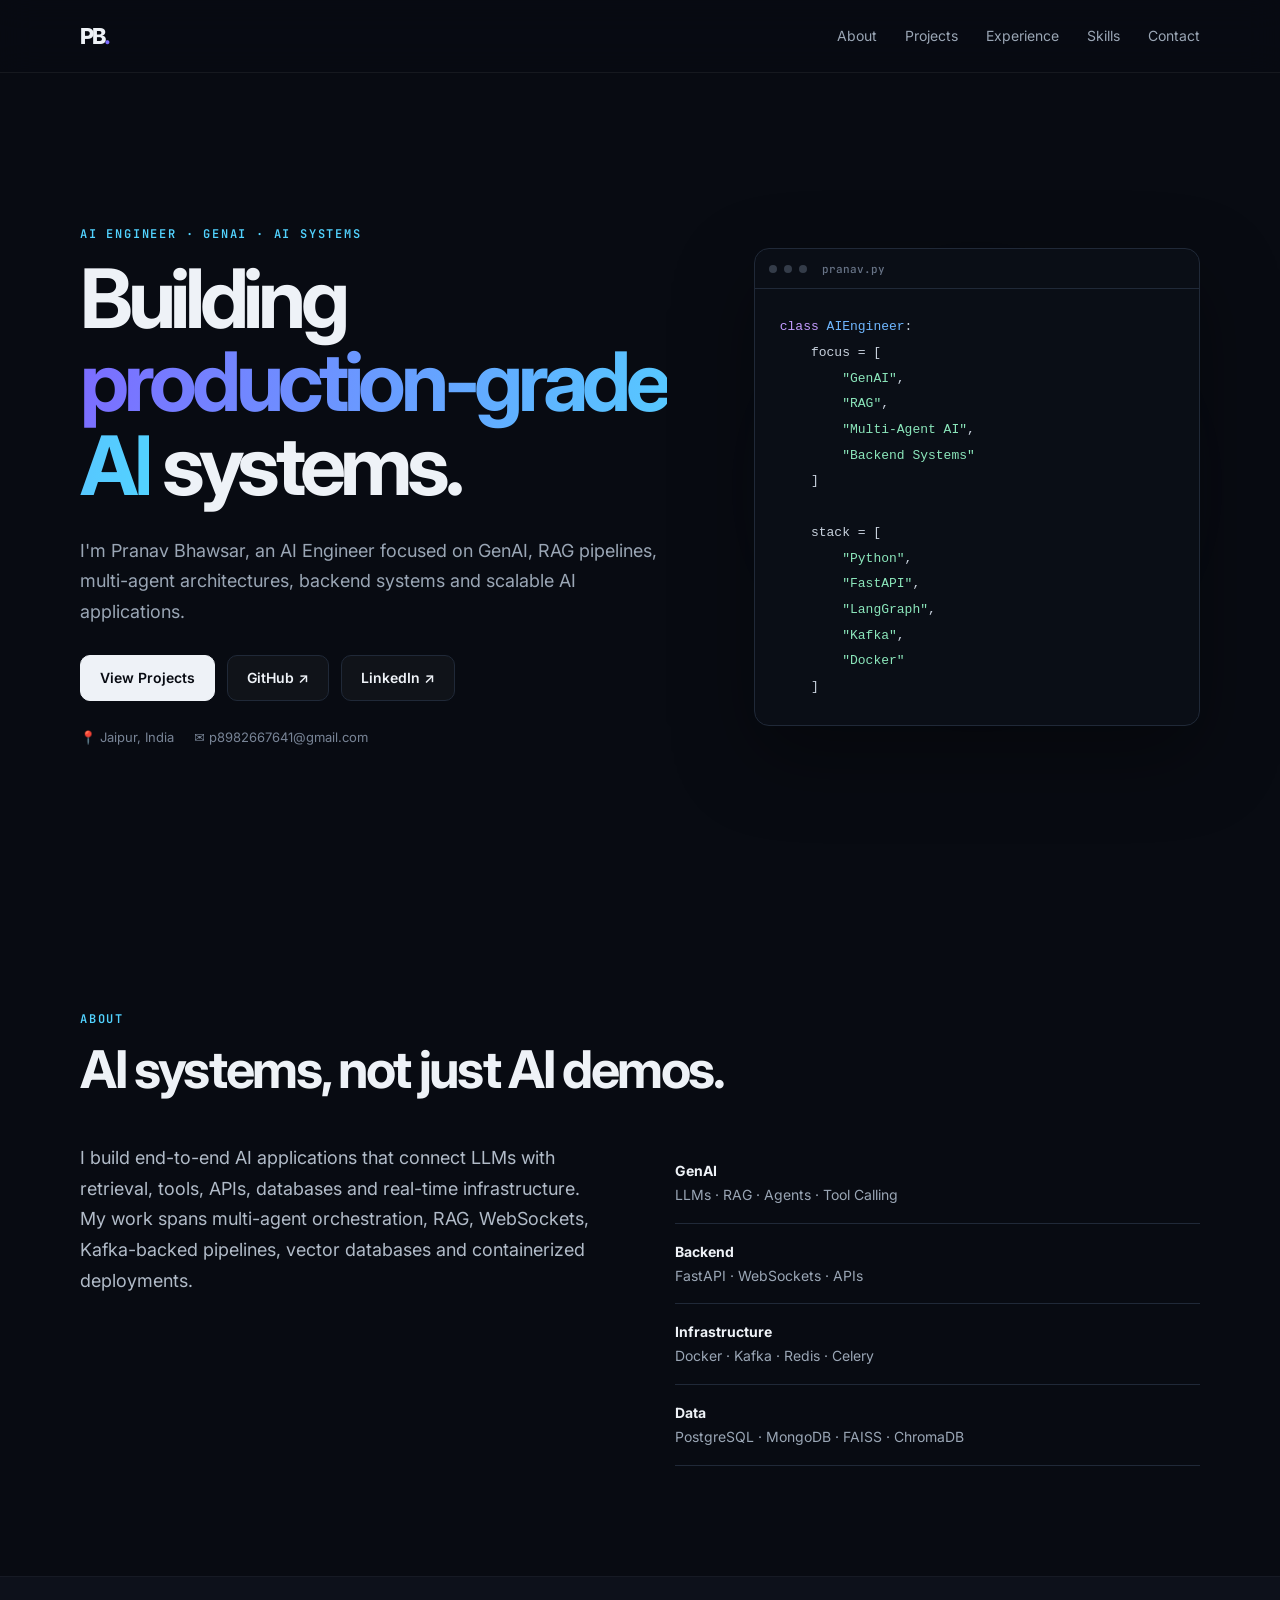
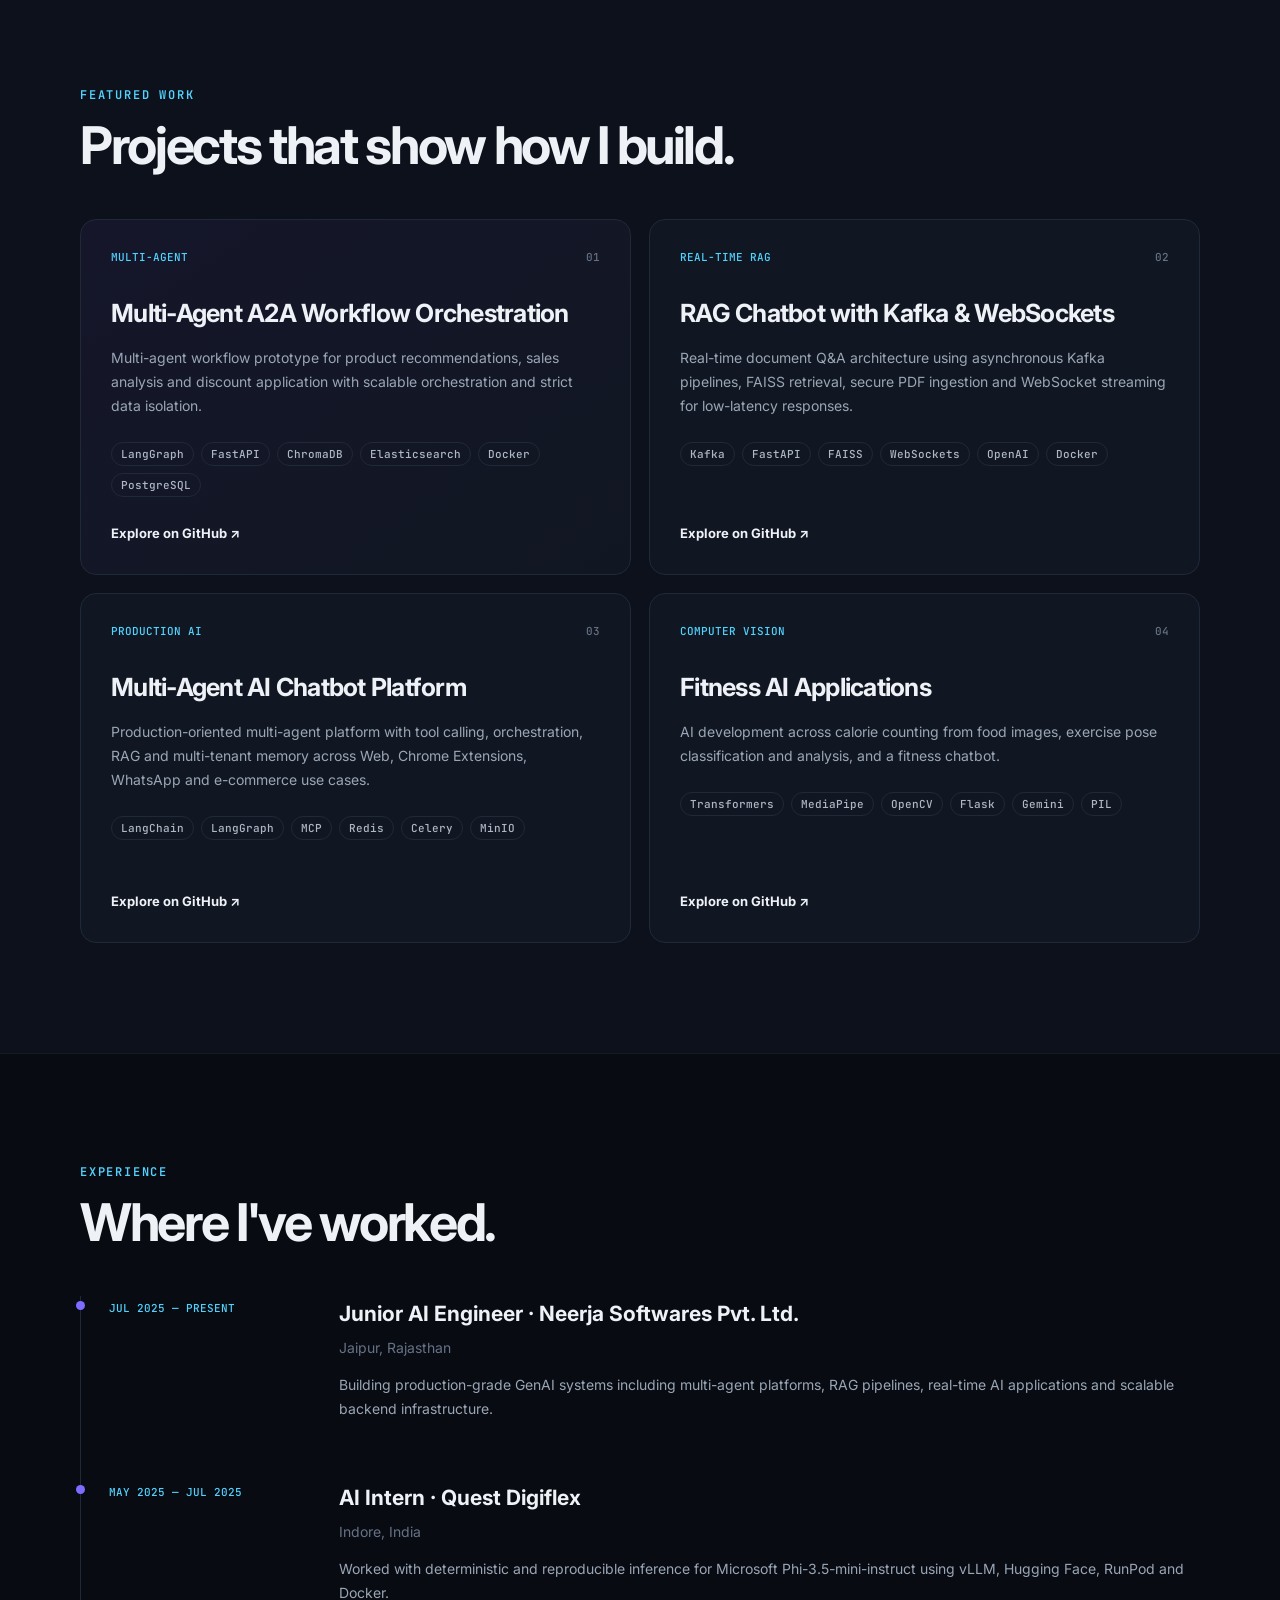
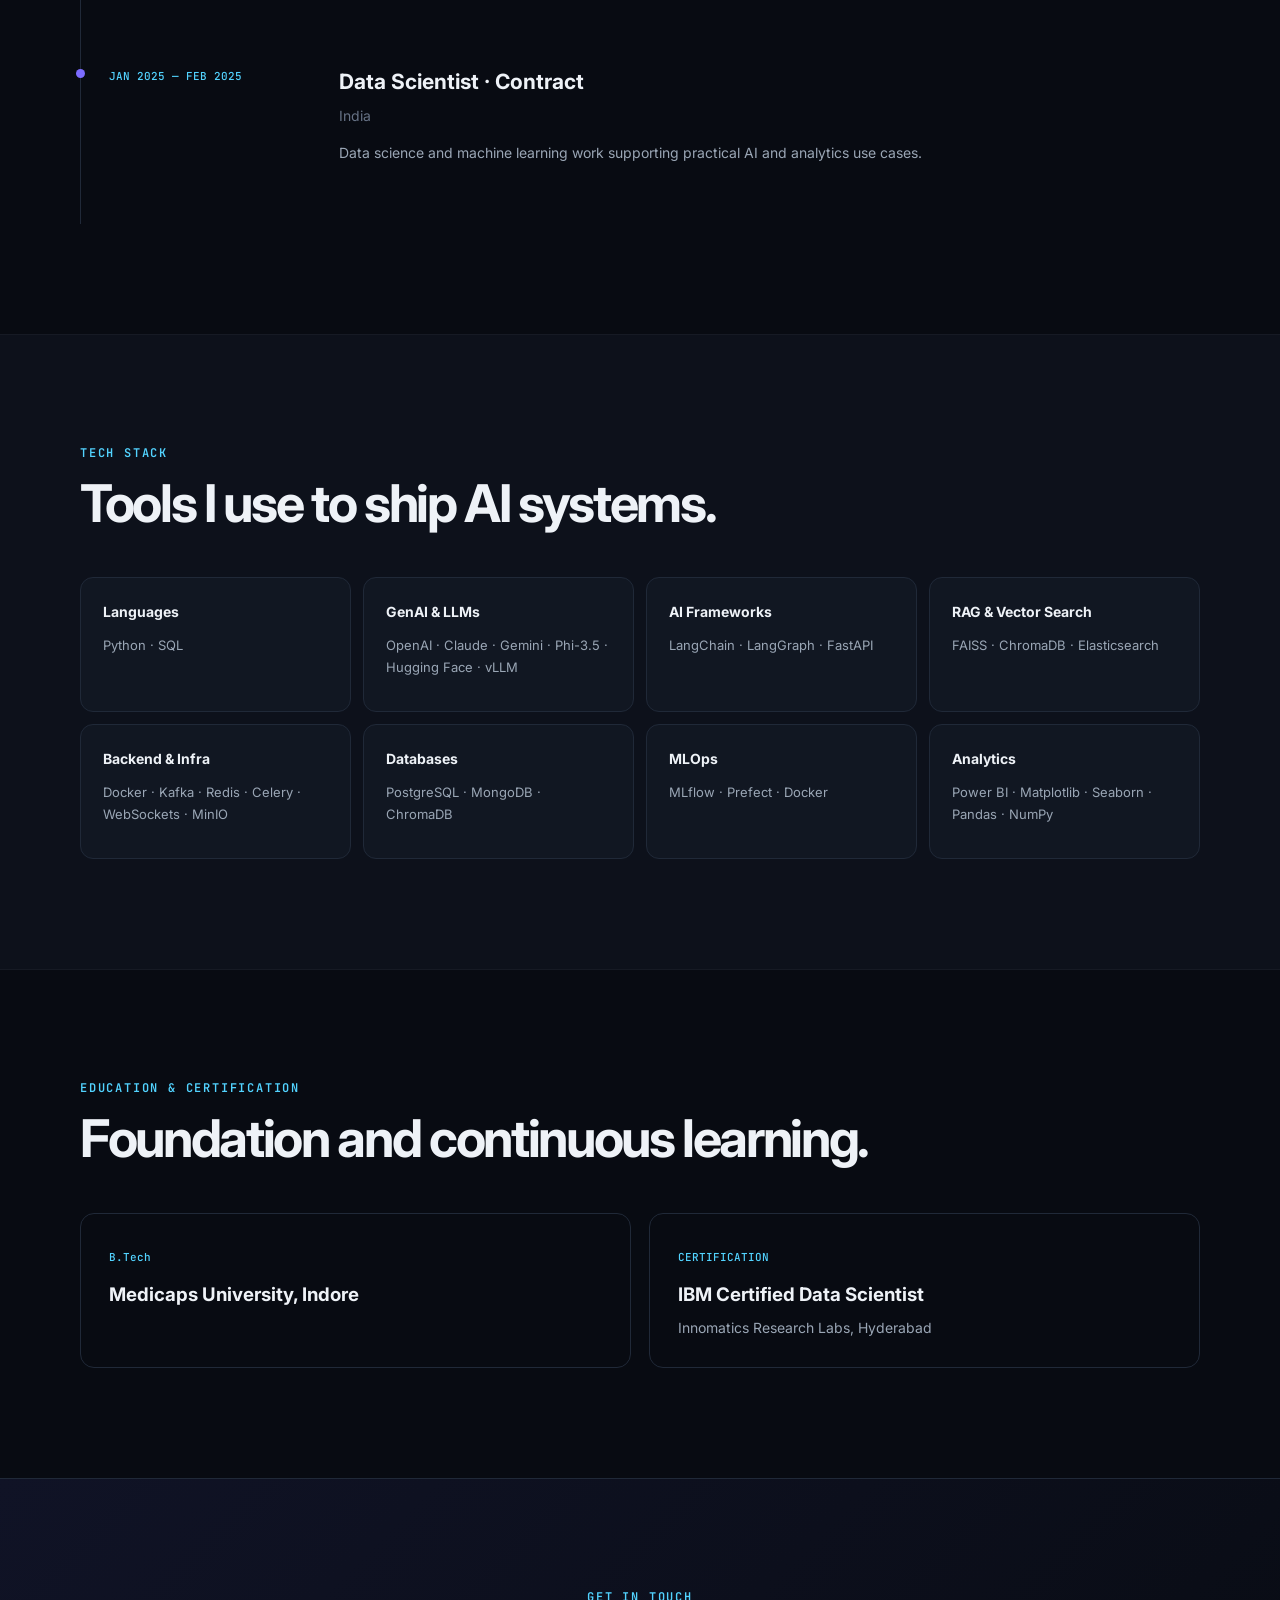
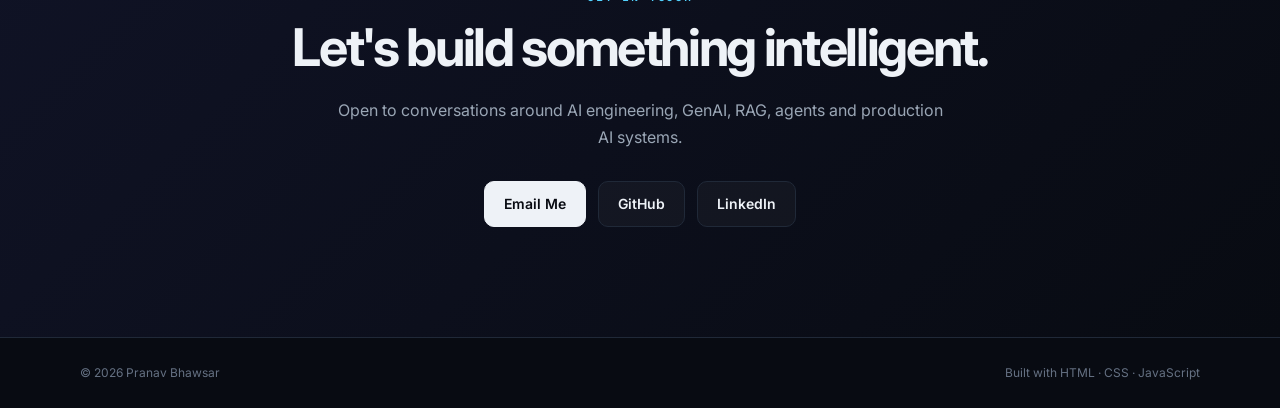
==== commit 6332728c: "Add files via upload" ====
--- a/index.html
+++ b/index.html
@@ -1,650 +1,235 @@
 <!DOCTYPE html>
-<html lang="en" data-theme="dark">
+<html lang="en">
 <head>
-<meta charset="utf-8">
-<meta name="viewport" content="width=device-width, initial-scale=1">
-<title>Pranav Bhawsar — AI Engineer</title>
-<meta name="description" content="Pranav Bhawsar — AI Engineer in Jaipur, India. Building production multi-agent systems, RAG pipelines and LLM orchestration with FastAPI, LangGraph and Kafka.">
-<meta name="author" content="Pranav Bhawsar">
-<link rel="canonical" href="https://pranavbh1.github.io/">
-<meta property="og:type" content="website">
-<meta property="og:title" content="Pranav Bhawsar — AI Engineer">
-<meta property="og:description" content="Production multi-agent systems, RAG pipelines and LLM orchestration.">
-<meta property="og:url" content="https://pranavbh1.github.io/">
-<meta property="og:image" content="https://avatars.githubusercontent.com/u/137757814?v=4">
-<meta name="twitter:card" content="summary">
-<link rel="icon" href="data:image/svg+xml,<svg xmlns='http://www.w3.org/2000/svg' viewBox='0 0 100 100'><rect width='100' height='100' rx='22' fill='%230b0c0f'/><text y='.9em' x='50%25' text-anchor='middle' font-size='58' font-family='monospace' fill='%235ee9b5'>P</text></svg>">
-<link rel="preconnect" href="https://fonts.googleapis.com">
-<link rel="preconnect" href="https://fonts.gstatic.com" crossorigin>
-<link href="https://fonts.googleapis.com/css2?family=Inter:wght@400;500;600;700&family=JetBrains+Mono:wght@400;500;600&display=swap" rel="stylesheet">
-<style>
-/* ---------- tokens ---------- */
-:root{
-  --bg:#0b0c0f; --bg-soft:#101216; --surface:#14161c; --surface-2:#191c23;
-  --border:#242833; --border-soft:#1c1f27;
-  --text:#e8ebf0; --text-dim:#a2aab8; --text-faint:#6e7683;
-  --accent:#5ee9b5; --accent-dim:#2fb98c; --accent-glow:rgba(94,233,181,.13);
-  --accent-2:#7aa2f7;
-  --radius:14px; --radius-sm:9px;
-  --max:1080px;
-  --shadow:0 1px 2px rgba(0,0,0,.4),0 8px 30px rgba(0,0,0,.35);
-  --sans:'Inter',-apple-system,BlinkMacSystemFont,'Segoe UI',Roboto,sans-serif;
-  --mono:'JetBrains Mono',ui-monospace,SFMono-Regular,Menlo,Consolas,monospace;
-}
-html[data-theme="light"]{
-  --bg:#fbfbfa; --bg-soft:#f4f4f2; --surface:#ffffff; --surface-2:#f7f7f5;
-  --border:#e2e2dd; --border-soft:#ececE7;
-  --text:#16181d; --text-dim:#565d68; --text-faint:#878e99;
-  --accent:#0f9c73; --accent-dim:#0b7a59; --accent-glow:rgba(15,156,115,.10);
-  --accent-2:#3b62c4;
-  --shadow:0 1px 2px rgba(16,24,40,.05),0 8px 24px rgba(16,24,40,.06);
-}
-*,*::before,*::after{box-sizing:border-box}
-html{scroll-behavior:smooth;-webkit-text-size-adjust:100%}
-@media (prefers-reduced-motion:reduce){html{scroll-behavior:auto}
-  *,*::before,*::after{animation-duration:.001ms!important;transition-duration:.001ms!important}}
-body{
-  margin:0;background:var(--bg);color:var(--text);font-family:var(--sans);
-  font-size:16px;line-height:1.65;-webkit-font-smoothing:antialiased;
-  transition:background .25s ease,color .25s ease;overflow-x:hidden;
-}
-img{max-width:100%;display:block}
-a{color:inherit;text-decoration:none}
-:focus-visible{outline:2px solid var(--accent);outline-offset:3px;border-radius:4px}
-.wrap{width:100%;max-width:var(--max);margin-inline:auto;padding-inline:22px}
-.mono{font-family:var(--mono)}
-.skip{position:absolute;left:-9999px;top:0;background:var(--accent);color:#04120d;padding:10px 16px;z-index:200;border-radius:0 0 8px 0}
-.skip:focus{left:0}
-
-/* ---------- nav ---------- */
-header.nav{
-  position:sticky;top:0;z-index:100;
-  background:color-mix(in srgb,var(--bg) 82%,transparent);
-  backdrop-filter:blur(14px);-webkit-backdrop-filter:blur(14px);
-  border-bottom:1px solid transparent;transition:border-color .25s ease;
-}
-header.nav.scrolled{border-bottom-color:var(--border-soft)}
-.nav-in{display:flex;align-items:center;gap:18px;height:62px}
-.brand{font-family:var(--mono);font-weight:600;font-size:15px;letter-spacing:-.2px;display:flex;align-items:center;gap:9px;margin-right:auto}
-.brand .dot{width:8px;height:8px;border-radius:50%;background:var(--accent);box-shadow:0 0 0 4px var(--accent-glow);flex:none}
-.brand span{color:var(--text-faint)}
-nav.links{display:flex;gap:4px}
-nav.links a{
-  font-size:13.5px;color:var(--text-dim);padding:7px 11px;border-radius:8px;
-  transition:color .18s,background .18s;font-weight:500;
-}
-nav.links a:hover{color:var(--text);background:var(--surface-2)}
-nav.links a.active{color:var(--accent)}
-.icon-btn{
-  width:36px;height:36px;flex:none;display:grid;place-items:center;cursor:pointer;
-  background:var(--surface);border:1px solid var(--border);border-radius:9px;color:var(--text-dim);
-  transition:color .18s,border-color .18s,transform .18s;
-}
-.icon-btn:hover{color:var(--accent);border-color:var(--accent-dim);transform:translateY(-1px)}
-.icon-btn svg{width:16px;height:16px}
-html[data-theme="dark"] .i-sun{display:block}
-html[data-theme="dark"] .i-moon{display:none}
-html[data-theme="light"] .i-sun{display:none}
-html[data-theme="light"] .i-moon{display:block}
-@media (max-width:720px){nav.links{display:none}}
-
-/* ---------- sections ---------- */
-section{padding-block:74px;scroll-margin-top:70px}
-.sec-head{display:flex;align-items:baseline;gap:14px;margin-bottom:34px}
-.sec-head h2{font-size:clamp(22px,3.4vw,28px);margin:0;letter-spacing:-.5px;font-weight:650}
-.sec-head .num{font-family:var(--mono);font-size:13px;color:var(--accent);font-weight:500;flex:none}
-.sec-head .rule{flex:1;height:1px;background:var(--border);min-width:20px}
-
-/* ---------- hero ---------- */
-.hero{padding-block:clamp(58px,11vw,108px) 62px;position:relative}
-.hero::before{
-  content:"";position:absolute;inset:-160px 0 auto 0;height:520px;pointer-events:none;z-index:-1;
-  background:radial-gradient(58% 62% at 22% 0%,var(--accent-glow),transparent 70%);
-}
-.hero-grid{display:grid;grid-template-columns:1fr auto;gap:46px;align-items:center}
-@media (max-width:820px){.hero-grid{grid-template-columns:1fr;gap:34px}}
-.eyebrow{
-  display:inline-flex;align-items:center;gap:9px;font-family:var(--mono);font-size:12.5px;
-  color:var(--accent);border:1px solid var(--border);background:var(--surface);
-  padding:5px 12px;border-radius:999px;margin-bottom:22px;
-}
-.eyebrow .pulse{width:6px;height:6px;border-radius:50%;background:var(--accent);animation:pulse 2.4s ease-in-out infinite}
-@keyframes pulse{0%,100%{opacity:1;box-shadow:0 0 0 0 var(--accent-glow)}50%{opacity:.55;box-shadow:0 0 0 6px transparent}}
-h1{
-  font-size:clamp(38px,7.2vw,64px);line-height:1.04;letter-spacing:-2px;margin:0 0 16px;font-weight:700;
-}
-h1 .accent{
-  background:linear-gradient(96deg,var(--accent),var(--accent-2));
-  -webkit-background-clip:text;background-clip:text;color:transparent;
-}
-.role{font-family:var(--mono);font-size:clamp(14px,2.2vw,17px);color:var(--text-dim);margin:0 0 20px;font-weight:500}
-.role b{color:var(--text);font-weight:600}
-.lede{font-size:clamp(15.5px,1.9vw,17.5px);color:var(--text-dim);max-width:60ch;margin:0 0 30px}
-.lede strong{color:var(--text);font-weight:600}
-.cta{display:flex;flex-wrap:wrap;gap:11px;margin-bottom:26px}
-.btn{
-  display:inline-flex;align-items:center;gap:8px;padding:11px 19px;border-radius:10px;
-  font-size:14.5px;font-weight:600;border:1px solid transparent;cursor:pointer;
-  transition:transform .18s,box-shadow .18s,background .18s,border-color .18s,color .18s;
-}
-.btn svg{width:16px;height:16px;flex:none}
-.btn-primary{background:var(--accent);color:#04140e;box-shadow:0 4px 18px var(--accent-glow)}
-.btn-primary:hover{transform:translateY(-2px);box-shadow:0 8px 26px var(--accent-glow)}
-.btn-ghost{background:var(--surface);border-color:var(--border);color:var(--text)}
-.btn-ghost:hover{border-color:var(--accent-dim);color:var(--accent);transform:translateY(-2px)}
-.meta-row{display:flex;flex-wrap:wrap;gap:8px 22px;font-size:13.5px;color:var(--text-faint);font-family:var(--mono)}
-.meta-row span{display:inline-flex;align-items:center;gap:7px}
-.meta-row svg{width:14px;height:14px;opacity:.8}
-
-/* avatar / terminal card */
-.avatar-col{display:flex;flex-direction:column;align-items:center;gap:16px}
-.avatar{
-  width:clamp(140px,22vw,182px);aspect-ratio:1;border-radius:20px;object-fit:cover;
-  border:1px solid var(--border);box-shadow:var(--shadow);background:var(--surface);
-}
-.avatar-fb{display:grid;place-items:center;font-family:var(--mono);font-size:clamp(44px,7vw,58px);font-weight:600;
-  color:var(--accent);background:linear-gradient(150deg,var(--surface),var(--surface-2));letter-spacing:-2px}
-.avatar-fb[hidden]{display:none}
-.term{
-  width:100%;max-width:330px;background:var(--surface);border:1px solid var(--border);
-  border-radius:12px;overflow:hidden;box-shadow:var(--shadow);font-family:var(--mono);font-size:12.5px;
-}
-.term-bar{display:flex;gap:6px;padding:9px 12px;border-bottom:1px solid var(--border-soft);background:var(--surface-2)}
-.term-bar i{width:9px;height:9px;border-radius:50%;background:var(--border);display:block}
-.term-bar i:first-child{background:#ff5f57}.term-bar i:nth-child(2){background:#febc2e}.term-bar i:nth-child(3){background:#28c840}
-.term-body{padding:13px 14px;line-height:1.85;color:var(--text-dim)}
-.term-body .k{color:var(--accent-2)}
-.term-body .v{color:var(--accent)}
-.term-body .c{color:var(--text-faint)}
-
-/* ---------- stats ---------- */
-.stats{display:grid;grid-template-columns:repeat(4,1fr);gap:1px;background:var(--border-soft);
-  border:1px solid var(--border-soft);border-radius:var(--radius);overflow:hidden;margin-top:6px}
-@media (max-width:640px){.stats{grid-template-columns:repeat(2,1fr)}}
-.stat{background:var(--surface);padding:20px 18px;text-align:center}
-.stat b{display:block;font-family:var(--mono);font-size:clamp(20px,3.4vw,26px);color:var(--accent);font-weight:600;letter-spacing:-.5px}
-.stat span{font-size:12.5px;color:var(--text-faint);letter-spacing:.2px}
-
-/* ---------- about ---------- */
-.about-grid{display:grid;grid-template-columns:1.55fr 1fr;gap:38px}
-@media (max-width:820px){.about-grid{grid-template-columns:1fr;gap:26px}}
-.about-grid p{color:var(--text-dim);margin:0 0 15px;font-size:15.5px}
-.about-grid p strong{color:var(--text);font-weight:600}
-.facts{background:var(--surface);border:1px solid var(--border);border-radius:var(--radius);padding:6px 20px;height:fit-content}
-.fact{display:flex;justify-content:space-between;gap:14px;padding:12px 0;border-bottom:1px solid var(--border-soft);font-size:14px}
-.fact:last-child{border-bottom:0}
-.fact dt{color:var(--text-faint);font-family:var(--mono);font-size:12.5px;margin:0}
-.fact dd{margin:0;text-align:right;font-weight:500}
-
-/* ---------- timeline ---------- */
-.tl{position:relative;padding-left:30px}
-.tl::before{content:"";position:absolute;left:6px;top:8px;bottom:8px;width:1px;background:var(--border)}
-.tl-item{position:relative;padding-bottom:34px}
-.tl-item:last-child{padding-bottom:0}
-.tl-item::before{
-  content:"";position:absolute;left:-28px;top:7px;width:11px;height:11px;border-radius:50%;
-  background:var(--bg);border:2px solid var(--accent-dim);
-}
-.tl-item.now::before{background:var(--accent);border-color:var(--accent);box-shadow:0 0 0 5px var(--accent-glow)}
-.tl-top{display:flex;flex-wrap:wrap;align-items:baseline;gap:6px 12px;margin-bottom:4px}
-.tl-top h3{margin:0;font-size:17.5px;font-weight:650;letter-spacing:-.3px}
-.tl-org{color:var(--accent);font-weight:600;font-size:15px}
-.tl-date{font-family:var(--mono);font-size:12.5px;color:var(--text-faint);margin-left:auto;white-space:nowrap}
-.tl-item p{color:var(--text-dim);margin:6px 0 12px;font-size:15px}
-@media (max-width:600px){.tl-date{margin-left:0;width:100%}}
-
-/* ---------- chips ---------- */
-.chips{display:flex;flex-wrap:wrap;gap:6px}
-.chip{
-  font-family:var(--mono);font-size:11.5px;padding:3.5px 9px;border-radius:6px;
-  background:var(--surface-2);border:1px solid var(--border-soft);color:var(--text-dim);white-space:nowrap;
-}
-.chip.hi{color:var(--accent);border-color:var(--accent-dim);background:var(--accent-glow)}
-
-/* ---------- project cards ---------- */
-.cards{display:grid;grid-template-columns:repeat(auto-fill,minmax(310px,1fr));gap:16px}
-.card{
-  background:var(--surface);border:1px solid var(--border);border-radius:var(--radius);
-  padding:22px;display:flex;flex-direction:column;gap:12px;position:relative;overflow:hidden;
-  transition:transform .2s ease,border-color .2s ease,box-shadow .2s ease;
-}
-.card::after{
-  content:"";position:absolute;inset:0 0 auto 0;height:1px;
-  background:linear-gradient(90deg,transparent,var(--accent),transparent);opacity:0;transition:opacity .25s;
-}
-.card:hover{transform:translateY(-3px);border-color:var(--border);box-shadow:var(--shadow)}
-.card:hover::after{opacity:.7}
-.card-top{display:flex;align-items:flex-start;gap:12px}
-.card-ico{
-  width:36px;height:36px;flex:none;border-radius:9px;display:grid;place-items:center;
-  background:var(--accent-glow);color:var(--accent);border:1px solid var(--border-soft);
-}
-.card-ico svg{width:18px;height:18px}
-.card h3{margin:0;font-size:16.5px;font-weight:650;letter-spacing:-.3px;line-height:1.35}
-.card .tag{font-family:var(--mono);font-size:11px;color:var(--text-faint);display:block;margin-top:3px}
-.card p{margin:0;color:var(--text-dim);font-size:14.5px;flex:1}
-.card .links{display:flex;gap:14px;font-size:13px;font-family:var(--mono)}
-.card .links a{color:var(--accent);display:inline-flex;align-items:center;gap:5px;transition:gap .18s}
-.card .links a:hover{gap:8px}
-.card .links svg{width:13px;height:13px}
-
-/* repo grid */
-.repos{display:grid;grid-template-columns:repeat(auto-fill,minmax(250px,1fr));gap:12px}
-.repo{
-  background:var(--surface);border:1px solid var(--border);border-radius:var(--radius-sm);padding:16px 17px;
-  display:flex;flex-direction:column;gap:7px;transition:transform .18s,border-color .18s;
-}
-.repo:hover{transform:translateY(-2px);border-color:var(--accent-dim)}
-.repo b{font-family:var(--mono);font-size:14px;font-weight:500;color:var(--accent);word-break:break-word}
-.repo p{margin:0;font-size:13.5px;color:var(--text-dim);flex:1;
-  display:-webkit-box;-webkit-line-clamp:3;-webkit-box-orient:vertical;overflow:hidden}
-.repo .foot{display:flex;gap:14px;font-size:12px;color:var(--text-faint);font-family:var(--mono);align-items:center}
-.repo .lang{display:inline-flex;align-items:center;gap:6px}
-.repo .lang i{width:9px;height:9px;border-radius:50%;background:var(--accent-2);display:block}
-.loading{color:var(--text-faint);font-family:var(--mono);font-size:13.5px;padding:8px 0}
-
-/* ---------- skills ---------- */
-.skills{display:grid;grid-template-columns:repeat(auto-fill,minmax(255px,1fr));gap:16px}
-.skill{background:var(--surface);border:1px solid var(--border);border-radius:var(--radius);padding:19px 20px}
-.skill h3{margin:0 0 13px;font-size:12.5px;font-family:var(--mono);color:var(--accent);font-weight:500;letter-spacing:.4px;text-transform:uppercase}
-
-/* ---------- contact ---------- */
-.contact{
-  background:var(--surface);border:1px solid var(--border);border-radius:var(--radius);
-  padding:clamp(28px,5vw,46px);text-align:center;position:relative;overflow:hidden;
-}
-.contact::before{content:"";position:absolute;inset:auto 0 -60% 0;height:200px;
-  background:radial-gradient(50% 100% at 50% 100%,var(--accent-glow),transparent 70%);pointer-events:none}
-.contact h2{font-size:clamp(24px,4vw,32px);margin:0 0 12px;letter-spacing:-.8px}
-.contact p{color:var(--text-dim);max-width:52ch;margin:0 auto 26px;font-size:15.5px}
-.contact .cta{justify-content:center}
-.copy-note{font-family:var(--mono);font-size:12px;color:var(--accent);height:16px;margin-top:14px}
-
-footer{border-top:1px solid var(--border-soft);padding-block:26px;margin-top:36px}
-.foot-in{display:flex;flex-wrap:wrap;gap:12px;justify-content:space-between;align-items:center;
-  font-size:13px;color:var(--text-faint);font-family:var(--mono)}
-.foot-in a:hover{color:var(--accent)}
-
-/* reveal */
-.rv{opacity:0;transform:translateY(16px);transition:opacity .55s ease,transform .55s ease}
-.rv.in{opacity:1;transform:none}
-@media (prefers-reduced-motion:reduce){.rv{opacity:1;transform:none}}
-</style>
+  <meta charset="UTF-8">
+  <meta name="viewport" content="width=device-width, initial-scale=1.0">
+  <meta name="description" content="Pranav Bhawsar — AI Engineer building GenAI, RAG, multi-agent and real-time AI systems.">
+  <meta name="theme-color" content="#0b0f19">
+  <title>Pranav Bhawsar | AI Engineer</title>
+  <link rel="icon" href="assets/favicon.svg" type="image/svg+xml">
+  <link rel="preconnect" href="https://fonts.googleapis.com">
+  <link rel="preconnect" href="https://fonts.gstatic.com" crossorigin>
+  <link href="https://fonts.googleapis.com/css2?family=Inter:wght@400;500;600;700;800&family=JetBrains+Mono:wght@500;600&display=swap" rel="stylesheet">
+  <link rel="stylesheet" href="style.css">
 </head>
 <body>
-<a class="skip" href="#main">Skip to content</a>
-
-<header class="nav" id="nav">
-  <div class="wrap nav-in">
-    <a class="brand" href="#top"><span class="dot"></span>pranav<span>.bhawsar</span></a>
-    <nav class="links" id="navlinks">
-      <a href="#about">About</a>
-      <a href="#experience">Experience</a>
-      <a href="#projects">Projects</a>
-      <a href="#opensource">Open Source</a>
-      <a href="#skills">Skills</a>
-      <a href="#contact">Contact</a>
+  <header class="nav-wrap">
+    <nav class="nav container">
+      <a class="brand" href="#home">PB<span>.</span></a>
+      <button class="menu-btn" aria-label="Toggle menu" aria-expanded="false">☰</button>
+      <div class="nav-links">
+        <a href="#about">About</a>
+        <a href="#projects">Projects</a>
+        <a href="#experience">Experience</a>
+        <a href="#skills">Skills</a>
+        <a href="#contact">Contact</a>
+      </div>
     </nav>
-    <button class="icon-btn" id="theme" aria-label="Toggle colour theme" title="Toggle theme">
-      <svg class="i-sun" viewBox="0 0 24 24" fill="none" stroke="currentColor" stroke-width="1.8" stroke-linecap="round"><circle cx="12" cy="12" r="4"/><path d="M12 2v2M12 20v2M4.9 4.9l1.4 1.4M17.7 17.7l1.4 1.4M2 12h2M20 12h2M4.9 19.1l1.4-1.4M17.7 6.3l1.4-1.4"/></svg>
-      <svg class="i-moon" viewBox="0 0 24 24" fill="none" stroke="currentColor" stroke-width="1.8" stroke-linecap="round" stroke-linejoin="round"><path d="M21 12.8A9 9 0 1 1 11.2 3a7 7 0 0 0 9.8 9.8z"/></svg>
-    </button>
-  </div>
-</header>
-
-<main id="main">
-<a id="top"></a>
-
-<!-- HERO -->
-<section class="hero wrap" style="padding-top:clamp(46px,9vw,88px)">
-  <div class="hero-grid">
-    <div>
-      <span class="eyebrow"><span class="pulse"></span>Open to AI Engineer roles — Jaipur</span>
-      <h1>Pranav <span class="accent">Bhawsar</span></h1>
-      <p class="role mono"><b>AI Engineer</b> &nbsp;/&nbsp; multi-agent systems &nbsp;/&nbsp; RAG at production scale</p>
-      <p class="lede">I build and ship <strong>production LLM systems</strong> — multi-agent orchestration, tool-calling, and retrieval pipelines that stay fast and cheap under real traffic. Currently Junior AI Engineer at <strong>Neerja Softwares</strong>, where I scaled a multi-tenant chatbot platform across web, Chrome extensions, WhatsApp and e-commerce.</p>
-      <div class="cta">
-        <a class="btn btn-primary" href="#projects">
-          <svg viewBox="0 0 24 24" fill="none" stroke="currentColor" stroke-width="2" stroke-linecap="round" stroke-linejoin="round"><path d="M16 18l6-6-6-6M8 6l-6 6 6 6"/></svg>
-          View Projects</a>
-        <a class="btn btn-ghost" href="Pranav_Bhawsar_AI_Engineer_resume.pdf" download>
-          <svg viewBox="0 0 24 24" fill="none" stroke="currentColor" stroke-width="2" stroke-linecap="round" stroke-linejoin="round"><path d="M21 15v4a2 2 0 0 1-2 2H5a2 2 0 0 1-2-2v-4M7 10l5 5 5-5M12 15V3"/></svg>
-          Résumé</a>
-        <a class="btn btn-ghost" href="https://github.com/Pranavbh1" target="_blank" rel="noopener">
-          <svg viewBox="0 0 24 24" fill="currentColor"><path d="M12 .5A11.5 11.5 0 0 0 .5 12a11.5 11.5 0 0 0 7.9 10.9c.6.1.8-.2.8-.6v-2c-3.2.7-3.9-1.5-3.9-1.5-.5-1.4-1.3-1.7-1.3-1.7-1-.7.1-.7.1-.7 1.2.1 1.8 1.2 1.8 1.2 1 1.8 2.7 1.3 3.4 1 .1-.8.4-1.3.7-1.6-2.6-.3-5.3-1.3-5.3-5.8 0-1.3.5-2.3 1.2-3.2-.1-.3-.5-1.5.1-3.1 0 0 1-.3 3.3 1.2a11.3 11.3 0 0 1 6 0C17.6 4.6 18.6 5 18.6 5c.6 1.6.2 2.8.1 3.1.8.9 1.2 1.9 1.2 3.2 0 4.5-2.7 5.5-5.3 5.8.4.4.8 1.1.8 2.2v3.3c0 .4.2.7.8.6A11.5 11.5 0 0 0 23.5 12 11.5 11.5 0 0 0 12 .5z"/></svg>
-          GitHub</a>
-        <a class="btn btn-ghost" href="https://www.linkedin.com/in/pranavbhawsar/" target="_blank" rel="noopener">
-          <svg viewBox="0 0 24 24" fill="currentColor"><path d="M4.98 3.5a2.5 2.5 0 1 1 0 5 2.5 2.5 0 0 1 0-5zM3 9h4v12H3zM9 9h3.8v1.7h.1c.5-1 1.8-2 3.7-2 4 0 4.7 2.5 4.7 5.9V21h-4v-5.6c0-1.3 0-3-1.9-3s-2.1 1.4-2.1 2.9V21H9z"/></svg>
-          LinkedIn</a>
-      </div>
-      <div class="meta-row">
-        <span><svg viewBox="0 0 24 24" fill="none" stroke="currentColor" stroke-width="2"><path d="M21 10c0 7-9 13-9 13s-9-6-9-13a9 9 0 0 1 18 0z"/><circle cx="12" cy="10" r="3"/></svg>Jaipur, Rajasthan, India</span>
-        <span><svg viewBox="0 0 24 24" fill="none" stroke="currentColor" stroke-width="2"><rect x="2" y="4" width="20" height="16" rx="2"/><path d="m22 7-10 6L2 7"/></svg>p8982667641@gmail.com</span>
-      </div>
+  </header>
+
+  <main>
+    <section id="home" class="hero container">
+      <div class="hero-copy">
+        <p class="eyebrow">AI ENGINEER · GENAI · AI SYSTEMS</p>
+        <h1>Building <span>production-grade AI</span> systems.</h1>
+        <p class="hero-text">
+          I'm Pranav Bhawsar, an AI Engineer focused on GenAI, RAG pipelines,
+          multi-agent architectures, backend systems and scalable AI applications.
+        </p>
+        <div class="hero-actions">
+          <a class="btn primary" href="#projects">View Projects</a>
+          <a class="btn secondary" href="https://github.com/Pranavbh1" target="_blank" rel="noopener">GitHub ↗</a>
+          <a class="btn secondary" href="https://www.linkedin.com/in/pranavbhawsar" target="_blank" rel="noopener">LinkedIn ↗</a>
+        </div>
+        <div class="hero-meta">
+          <span>📍 Jaipur, India</span>
+          <span>✉ p8982667641@gmail.com</span>
+        </div>
+      </div>
+      <div class="hero-card">
+        <div class="terminal">
+          <div class="terminal-bar"><i></i><i></i><i></i><span>pranav.py</span></div>
+          <pre><code><span class="purple">class</span> <span class="blue">AIEngineer</span>:
+    focus = [
+        <span class="green">"GenAI"</span>,
+        <span class="green">"RAG"</span>,
+        <span class="green">"Multi-Agent AI"</span>,
+        <span class="green">"Backend Systems"</span>
+    ]
+
+    stack = [
+        <span class="green">"Python"</span>,
+        <span class="green">"FastAPI"</span>,
+        <span class="green">"LangGraph"</span>,
+        <span class="green">"Kafka"</span>,
+        <span class="green">"Docker"</span>
+    ]</code></pre>
+        </div>
+      </div>
+    </section>
+
+    <section id="about" class="section container">
+      <div class="section-head">
+        <p class="eyebrow">ABOUT</p>
+        <h2>AI systems, not just AI demos.</h2>
+      </div>
+      <div class="about-grid">
+        <p>
+          I build end-to-end AI applications that connect LLMs with retrieval,
+          tools, APIs, databases and real-time infrastructure. My work spans
+          multi-agent orchestration, RAG, WebSockets, Kafka-backed pipelines,
+          vector databases and containerized deployments.
+        </p>
+        <div class="about-points">
+          <div><strong>GenAI</strong><span>LLMs · RAG · Agents · Tool Calling</span></div>
+          <div><strong>Backend</strong><span>FastAPI · WebSockets · APIs</span></div>
+          <div><strong>Infrastructure</strong><span>Docker · Kafka · Redis · Celery</span></div>
+          <div><strong>Data</strong><span>PostgreSQL · MongoDB · FAISS · ChromaDB</span></div>
+        </div>
+      </div>
+    </section>
+
+    <section id="projects" class="section section-alt">
+      <div class="container">
+        <div class="section-head">
+          <p class="eyebrow">FEATURED WORK</p>
+          <h2>Projects that show how I build.</h2>
+        </div>
+        <div class="project-grid">
+          <article class="project-card featured">
+            <div class="project-top"><span class="tag">MULTI-AGENT</span><span>01</span></div>
+            <h3>Multi-Agent A2A Workflow Orchestration</h3>
+            <p>
+              Multi-agent workflow prototype for product recommendations, sales
+              analysis and discount application with scalable orchestration and
+              strict data isolation.
+            </p>
+            <div class="chips"><span>LangGraph</span><span>FastAPI</span><span>ChromaDB</span><span>Elasticsearch</span><span>Docker</span><span>PostgreSQL</span></div>
+            <a class="project-link" href="https://github.com/Pranavbh1" target="_blank" rel="noopener">Explore on GitHub ↗</a>
+          </article>
+
+          <article class="project-card">
+            <div class="project-top"><span class="tag">REAL-TIME RAG</span><span>02</span></div>
+            <h3>RAG Chatbot with Kafka & WebSockets</h3>
+            <p>
+              Real-time document Q&A architecture using asynchronous Kafka
+              pipelines, FAISS retrieval, secure PDF ingestion and WebSocket
+              streaming for low-latency responses.
+            </p>
+            <div class="chips"><span>Kafka</span><span>FastAPI</span><span>FAISS</span><span>WebSockets</span><span>OpenAI</span><span>Docker</span></div>
+            <a class="project-link" href="https://github.com/Pranavbh1" target="_blank" rel="noopener">Explore on GitHub ↗</a>
+          </article>
+
+          <article class="project-card">
+            <div class="project-top"><span class="tag">PRODUCTION AI</span><span>03</span></div>
+            <h3>Multi-Agent AI Chatbot Platform</h3>
+            <p>
+              Production-oriented multi-agent platform with tool calling,
+              orchestration, RAG and multi-tenant memory across Web, Chrome
+              Extensions, WhatsApp and e-commerce use cases.
+            </p>
+            <div class="chips"><span>LangChain</span><span>LangGraph</span><span>MCP</span><span>Redis</span><span>Celery</span><span>MinIO</span></div>
+            <a class="project-link" href="https://github.com/Pranavbh1" target="_blank" rel="noopener">Explore on GitHub ↗</a>
+          </article>
+
+          <article class="project-card">
+            <div class="project-top"><span class="tag">COMPUTER VISION</span><span>04</span></div>
+            <h3>Fitness AI Applications</h3>
+            <p>
+              AI development across calorie counting from food images, exercise
+              pose classification and analysis, and a fitness chatbot.
+            </p>
+            <div class="chips"><span>Transformers</span><span>MediaPipe</span><span>OpenCV</span><span>Flask</span><span>Gemini</span><span>PIL</span></div>
+            <a class="project-link" href="https://github.com/Pranavbh1" target="_blank" rel="noopener">Explore on GitHub ↗</a>
+          </article>
+        </div>
+      </div>
+    </section>
+
+    <section id="experience" class="section container">
+      <div class="section-head">
+        <p class="eyebrow">EXPERIENCE</p>
+        <h2>Where I've worked.</h2>
+      </div>
+      <div class="timeline">
+        <article class="timeline-item">
+          <div class="timeline-date">JUL 2025 — PRESENT</div>
+          <div>
+            <h3>Junior AI Engineer · Neerja Softwares Pvt. Ltd.</h3>
+            <p class="muted">Jaipur, Rajasthan</p>
+            <p>Building production-grade GenAI systems including multi-agent platforms, RAG pipelines, real-time AI applications and scalable backend infrastructure.</p>
+          </div>
+        </article>
+        <article class="timeline-item">
+          <div class="timeline-date">MAY 2025 — JUL 2025</div>
+          <div>
+            <h3>AI Intern · Quest Digiflex</h3>
+            <p class="muted">Indore, India</p>
+            <p>Worked with deterministic and reproducible inference for Microsoft Phi-3.5-mini-instruct using vLLM, Hugging Face, RunPod and Docker.</p>
+          </div>
+        </article>
+        <article class="timeline-item">
+          <div class="timeline-date">JAN 2025 — FEB 2025</div>
+          <div>
+            <h3>Data Scientist · Contract</h3>
+            <p class="muted">India</p>
+            <p>Data science and machine learning work supporting practical AI and analytics use cases.</p>
+          </div>
+        </article>
+      </div>
+    </section>
+
+    <section id="skills" class="section section-alt">
+      <div class="container">
+        <div class="section-head">
+          <p class="eyebrow">TECH STACK</p>
+          <h2>Tools I use to ship AI systems.</h2>
+        </div>
+        <div class="skill-grid">
+          <div class="skill-box"><h3>Languages</h3><p>Python · SQL</p></div>
+          <div class="skill-box"><h3>GenAI & LLMs</h3><p>OpenAI · Claude · Gemini · Phi-3.5 · Hugging Face · vLLM</p></div>
+          <div class="skill-box"><h3>AI Frameworks</h3><p>LangChain · LangGraph · FastAPI</p></div>
+          <div class="skill-box"><h3>RAG & Vector Search</h3><p>FAISS · ChromaDB · Elasticsearch</p></div>
+          <div class="skill-box"><h3>Backend & Infra</h3><p>Docker · Kafka · Redis · Celery · WebSockets · MinIO</p></div>
+          <div class="skill-box"><h3>Databases</h3><p>PostgreSQL · MongoDB · ChromaDB</p></div>
+          <div class="skill-box"><h3>MLOps</h3><p>MLflow · Prefect · Docker</p></div>
+          <div class="skill-box"><h3>Analytics</h3><p>Power BI · Matplotlib · Seaborn · Pandas · NumPy</p></div>
+        </div>
+      </div>
+    </section>
+
+    <section class="section container education">
+      <div class="section-head">
+        <p class="eyebrow">EDUCATION & CERTIFICATION</p>
+        <h2>Foundation and continuous learning.</h2>
+      </div>
+      <div class="edu-grid">
+        <div class="edu-card"><span>B.Tech</span><h3>Medicaps University, Indore</h3></div>
+        <div class="edu-card"><span>CERTIFICATION</span><h3>IBM Certified Data Scientist</h3><p>Innomatics Research Labs, Hyderabad</p></div>
+      </div>
+    </section>
+
+    <section id="contact" class="contact-section">
+      <div class="container contact">
+        <p class="eyebrow">GET IN TOUCH</p>
+        <h2>Let's build something intelligent.</h2>
+        <p>Open to conversations around AI engineering, GenAI, RAG, agents and production AI systems.</p>
+        <div class="contact-actions">
+          <a class="btn primary" href="mailto:p8982667641@gmail.com">Email Me</a>
+          <a class="btn secondary" href="https://github.com/Pranavbh1" target="_blank" rel="noopener">GitHub</a>
+          <a class="btn secondary" href="https://www.linkedin.com/in/pranavbhawsar" target="_blank" rel="noopener">LinkedIn</a>
+        </div>
+      </div>
+    </section>
+  </main>
+
+  <footer class="footer">
+    <div class="container footer-inner">
+      <span>© <span id="year"></span> Pranav Bhawsar</span>
+      <span>Built with HTML · CSS · JavaScript</span>
     </div>
-    <div class="avatar-col">
-      <img class="avatar" id="avatar" src="https://avatars.githubusercontent.com/u/137757814?v=4" alt="Pranav Bhawsar" width="182" height="182" loading="eager">
-      <div class="avatar avatar-fb" id="avatarFb" hidden aria-hidden="true">PB</div>
-      <div class="term" aria-hidden="true">
-        <div class="term-bar"><i></i><i></i><i></i></div>
-        <div class="term-body">
-          <div><span class="c">$</span> whoami</div>
-          <div><span class="k">role</span>: <span class="v">"AI Engineer"</span></div>
-          <div><span class="k">stack</span>: <span class="v">"FastAPI · LangGraph"</span></div>
-          <div><span class="k">focus</span>: <span class="v">"agents · RAG · MLOps"</span></div>
-          <div><span class="k">status</span>: <span class="v">"shipping"</span></div>
-        </div>
-      </div>
-    </div>
-  </div>
-  <div class="stats rv" style="margin-top:52px">
-    <div class="stat"><b>1+ yr</b><span>Production AI</span></div>
-    <div class="stat"><b>4+</b><span>Shipped AI systems</span></div>
-    <div class="stat"><b>35</b><span>Public repos</span></div>
-    <div class="stat"><b>IBM</b><span>Certified Data Scientist</span></div>
-  </div>
-</section>
-
-<!-- ABOUT -->
-<section id="about" class="wrap">
-  <div class="sec-head rv"><span class="num">01</span><h2>About</h2><span class="rule"></span></div>
-  <div class="about-grid rv">
-    <div>
-      <p>I'm an AI Engineer based in Jaipur, working at the point where LLM research meets production infrastructure. Most of my day is spent on <strong>agent orchestration, retrieval quality, and the unglamorous parts</strong> — latency budgets, token cost, multi-tenant isolation, and queues that don't fall over.</p>
-      <p>At <strong>Neerja Softwares</strong> I scaled a multi-agent chatbot platform from prototype to a production SaaS serving several deployment surfaces, with tool-calling, MCP integration and RAG pipelines behind it. Before that I led AI development for a fitness app at <strong>Quest Digiflex</strong> — food calorie estimation, pose classification, and an LLM assistant — and configured a Phi-3.5 deployment for deterministic, reproducible inference on a contract basis.</p>
-      <p>I also like the coordination side of the work: I ran an event website and RSVP platform end to end, from client communication to WhatsApp automation for registrations and reminders. Outside of work you'll find me implementing papers (federated learning, Thompson sampling) and contributing to open source — I picked up a <strong>Pull Shark</strong> badge during Hacktoberfest.</p>
-    </div>
-    <dl class="facts">
-      <div class="fact"><dt>Based in</dt><dd>Jaipur, India</dd></div>
-      <div class="fact"><dt>Current</dt><dd>Neerja Softwares</dd></div>
-      <div class="fact"><dt>Education</dt><dd>B.Tech — Medicaps University</dd></div>
-      <div class="fact"><dt>Certified</dt><dd>IBM Data Scientist</dd></div>
-      <div class="fact"><dt>Languages</dt><dd>English · Hindi</dd></div>
-      <div class="fact"><dt>Open to</dt><dd>AI Engineer roles</dd></div>
-    </dl>
-  </div>
-</section>
-
-<!-- EXPERIENCE -->
-<section id="experience" class="wrap">
-  <div class="sec-head rv"><span class="num">02</span><h2>Experience</h2><span class="rule"></span></div>
-  <div class="tl rv">
-    <div class="tl-item now">
-      <div class="tl-top">
-        <h3>Junior AI Engineer</h3><span class="tl-org">Neerja Softwares Pvt Ltd</span>
-        <span class="tl-date">Jul 2025 — Present</span>
-      </div>
-      <p>Scaled and deployed a production-grade multi-agent AI chatbot platform with tool-calling, orchestration and RAG pipelines. Built multi-tenant memory and deployments across web, Chrome extensions, WhatsApp and e-commerce platforms, tuning for cost and latency. Also led an event website + RSVP platform end to end, automating registration, confirmations and campaign reminders over WhatsApp.</p>
-      <div class="chips">
-        <span class="chip hi">FastAPI</span><span class="chip hi">LangGraph</span><span class="chip hi">LangChain</span><span class="chip">MCP</span><span class="chip">ChromaDB</span><span class="chip">FAISS</span><span class="chip">Redis</span><span class="chip">Celery</span><span class="chip">MinIO</span><span class="chip">PostgreSQL</span><span class="chip">Docker</span>
-      </div>
-    </div>
-    <div class="tl-item">
-      <div class="tl-top">
-        <h3>AI Intern <span class="mono" style="font-size:12px;color:var(--text-faint)">(onsite, paid)</span></h3><span class="tl-org">Quest Digiflex, Indore</span>
-        <span class="tl-date">May 2025 — Jul 2025</span>
-      </div>
-      <p>Led AI development for a fitness mobile app across three core use cases: a food calorie counter, exercise pose classification and analysis, and a conversational assistant. Fine-tuned pretrained vision models and wired them into a Flask service.</p>
-      <div class="chips">
-        <span class="chip hi">Transformers</span><span class="chip">Fine-tuning</span><span class="chip">MediaPipe</span><span class="chip">OpenCV</span><span class="chip">Flask</span><span class="chip">Gemini</span><span class="chip">PIL</span>
-      </div>
-    </div>
-    <div class="tl-item">
-      <div class="tl-top">
-        <h3>Data Scientist <span class="mono" style="font-size:12px;color:var(--text-faint)">(contract)</span></h3><span class="tl-org">Fxis</span>
-        <span class="tl-date">Jan 2025 — Feb 2025</span>
-      </div>
-      <p>Configured <span class="mono" style="font-size:13px">microsoft/Phi-3.5-mini-instruct</span> for deterministic, reproducible inference — pinned sampling, containerised serving, and GPU deployment on RunPod.</p>
-      <div class="chips">
-        <span class="chip hi">vLLM</span><span class="chip">HF pipeline</span><span class="chip">RunPod</span><span class="chip">Docker</span>
-      </div>
-    </div>
-  </div>
-</section>
-
-<!-- PROJECTS -->
-<section id="projects" class="wrap">
-  <div class="sec-head rv"><span class="num">03</span><h2>Featured Projects</h2><span class="rule"></span></div>
-  <div class="cards">
-    <article class="card rv">
-      <div class="card-top">
-        <div class="card-ico"><svg viewBox="0 0 24 24" fill="none" stroke="currentColor" stroke-width="1.9" stroke-linecap="round" stroke-linejoin="round"><rect x="3" y="11" width="18" height="10" rx="2"/><circle cx="12" cy="5" r="2"/><path d="M12 7v4M8 16h.01M16 16h.01"/></svg></div>
-        <div><h3>Multi-Agent AI Chatbot Platform</h3><span class="tag">Production SaaS · Neerja Softwares</span></div>
-      </div>
-      <p>A production multi-agent platform with tool-calling, orchestration and RAG. Multi-tenant memory with strict isolation, deployed across web, Chrome extensions, WhatsApp and e-commerce storefronts — with cost and latency tuned for real traffic.</p>
-      <div class="chips"><span class="chip hi">FastAPI</span><span class="chip hi">LangGraph</span><span class="chip">LangChain</span><span class="chip">MCP</span><span class="chip">ChromaDB</span><span class="chip">FAISS</span><span class="chip">Redis</span><span class="chip">Celery</span><span class="chip">MinIO</span><span class="chip">PostgreSQL</span></div>
-    </article>
-
-    <article class="card rv">
-      <div class="card-top">
-        <div class="card-ico"><svg viewBox="0 0 24 24" fill="none" stroke="currentColor" stroke-width="1.9" stroke-linecap="round" stroke-linejoin="round"><circle cx="6" cy="6" r="3"/><circle cx="18" cy="6" r="3"/><circle cx="12" cy="18" r="3"/><path d="M8.5 7.5 11 15.2M15.5 7.5 13 15.2M9 6h6"/></svg></div>
-        <div><h3>Agent-to-Agent Workflow Orchestration</h3><span class="tag">Prototype · autonomous collaboration</span></div>
-      </div>
-      <p>A multi-agent system where specialised agents collaborate autonomously on product recommendations, sales analysis and discount application. Fully containerised full-stack deployment with isolated per-agent context and scalable orchestration.</p>
-      <div class="chips"><span class="chip hi">LangGraph</span><span class="chip">FastAPI</span><span class="chip">ChromaDB</span><span class="chip">Elasticsearch</span><span class="chip">PostgreSQL</span><span class="chip">Docker</span></div>
-      <div class="links"><a href="https://github.com/Pranavbh1/Agent_2_Agent-communication" target="_blank" rel="noopener">Source<svg viewBox="0 0 24 24" fill="none" stroke="currentColor" stroke-width="2.2" stroke-linecap="round" stroke-linejoin="round"><path d="M7 17 17 7M9 7h8v8"/></svg></a></div>
-    </article>
-
-    <article class="card rv">
-      <div class="card-top">
-        <div class="card-ico"><svg viewBox="0 0 24 24" fill="none" stroke="currentColor" stroke-width="1.9" stroke-linecap="round" stroke-linejoin="round"><path d="M3 12h4l2-7 4 14 2-7h6"/></svg></div>
-        <div><h3>Real-Time RAG Chatbot on Kafka</h3><span class="tag">Prototype · streaming retrieval</span></div>
-      </div>
-      <p>Document Q&amp;A at scale: Kafka-backed asynchronous pipelines decouple ingestion from inference, FAISS handles retrieval, and WebSocket streaming keeps first-token latency low. Includes secure PDF ingestion.</p>
-      <div class="chips"><span class="chip hi">Apache Kafka</span><span class="chip">WebSockets</span><span class="chip">FastAPI</span><span class="chip">FAISS</span><span class="chip">OpenAI API</span><span class="chip">Docker</span></div>
-      <div class="links"><a href="https://github.com/Pranavbh1/kafka" target="_blank" rel="noopener">Source<svg viewBox="0 0 24 24" fill="none" stroke="currentColor" stroke-width="2.2" stroke-linecap="round" stroke-linejoin="round"><path d="M7 17 17 7M9 7h8v8"/></svg></a></div>
-    </article>
-
-    <article class="card rv">
-      <div class="card-top">
-        <div class="card-ico"><svg viewBox="0 0 24 24" fill="none" stroke="currentColor" stroke-width="1.9" stroke-linecap="round" stroke-linejoin="round"><path d="M12 21s-7-4.4-7-10a7 7 0 0 1 14 0c0 5.6-7 10-7 10z"/><path d="M9 11h6M12 8v6"/></svg></div>
-        <div><h3>Fitness AI — Vision + LLM</h3><span class="tag">Quest Digiflex · mobile app</span></div>
-      </div>
-      <p>Three AI features for a fitness app: a food calorie counter from photos, exercise pose classification and form analysis, and a conversational coach. Fine-tuned pretrained vision models and served them behind a Flask API.</p>
-      <div class="chips"><span class="chip hi">Transformers</span><span class="chip">MediaPipe</span><span class="chip">OpenCV</span><span class="chip">Flask</span><span class="chip">Gemini</span></div>
-      <div class="links"><a href="https://github.com/Pranavbh1/Quest_digiflex" target="_blank" rel="noopener">Source<svg viewBox="0 0 24 24" fill="none" stroke="currentColor" stroke-width="2.2" stroke-linecap="round" stroke-linejoin="round"><path d="M7 17 17 7M9 7h8v8"/></svg></a></div>
-    </article>
-
-    <article class="card rv">
-      <div class="card-top">
-        <div class="card-ico"><svg viewBox="0 0 24 24" fill="none" stroke="currentColor" stroke-width="1.9" stroke-linecap="round" stroke-linejoin="round"><path d="M3 17l6-6 4 4 7-8"/><path d="M14 7h6v6"/></svg></div>
-        <div><h3>Stock Market AI Agent</h3><span class="tag">Open source · portfolio analysis</span></div>
-      </div>
-      <p>A portfolio management platform that pairs market data with an agentic layer for analysis and recommendations — combining live data ingestion, tool use, and LLM reasoning over a user's holdings.</p>
-      <div class="chips"><span class="chip hi">Python</span><span class="chip">LLM agents</span><span class="chip">Market data APIs</span></div>
-      <div class="links"><a href="https://github.com/Pranavbh1/Stock-Market-AI-Agent" target="_blank" rel="noopener">Source<svg viewBox="0 0 24 24" fill="none" stroke="currentColor" stroke-width="2.2" stroke-linecap="round" stroke-linejoin="round"><path d="M7 17 17 7M9 7h8v8"/></svg></a></div>
-    </article>
-
-    <article class="card rv">
-      <div class="card-top">
-        <div class="card-ico"><svg viewBox="0 0 24 24" fill="none" stroke="currentColor" stroke-width="1.9" stroke-linecap="round" stroke-linejoin="round"><path d="M4 19V5a2 2 0 0 1 2-2h9l5 5v11a2 2 0 0 1-2 2H6a2 2 0 0 1-2-2z"/><path d="M14 3v5h5M8 13h8M8 17h5"/></svg></div>
-        <div><h3>Marketing RAG Agent</h3><span class="tag">Open source · agentic retrieval</span></div>
-      </div>
-      <p>A FastAPI-powered agentic RAG system for marketing workflows — retrieval over campaign and product knowledge, with an agent layer that plans and composes answers rather than doing single-shot lookup.</p>
-      <div class="chips"><span class="chip hi">FastAPI</span><span class="chip">RAG</span><span class="chip">Vector search</span><span class="chip">Python</span></div>
-      <div class="links"><a href="https://github.com/Pranavbh1/marketing-rag-agent" target="_blank" rel="noopener">Source<svg viewBox="0 0 24 24" fill="none" stroke="currentColor" stroke-width="2.2" stroke-linecap="round" stroke-linejoin="round"><path d="M7 17 17 7M9 7h8v8"/></svg></a></div>
-    </article>
-  </div>
-</section>
-
-<!-- OPEN SOURCE -->
-<section id="opensource" class="wrap">
-  <div class="sec-head rv"><span class="num">04</span><h2>From GitHub</h2><span class="rule"></span></div>
-  <p class="rv" style="color:var(--text-dim);margin:-18px 0 26px;font-size:15px">Latest public repositories, pulled live from the GitHub API.</p>
-  <div class="repos" id="repos"><div class="loading">Loading repositories…</div></div>
-  <p class="rv" style="margin-top:22px">
-    <a class="btn btn-ghost" href="https://github.com/Pranavbh1?tab=repositories" target="_blank" rel="noopener">
-      All 35 repositories
-      <svg viewBox="0 0 24 24" fill="none" stroke="currentColor" stroke-width="2.2" stroke-linecap="round" stroke-linejoin="round"><path d="M7 17 17 7M9 7h8v8"/></svg>
-    </a>
-  </p>
-</section>
-
-<!-- SKILLS -->
-<section id="skills" class="wrap">
-  <div class="sec-head rv"><span class="num">05</span><h2>Technical Skills</h2><span class="rule"></span></div>
-  <div class="skills rv">
-    <div class="skill"><h3>Languages</h3><div class="chips"><span class="chip hi">Python</span><span class="chip hi">SQL</span></div></div>
-    <div class="skill"><h3>GenAI &amp; LLMs</h3><div class="chips"><span class="chip">Claude</span><span class="chip">OpenAI</span><span class="chip">Gemini</span><span class="chip">Phi-3.5</span><span class="chip">Hugging Face</span><span class="chip">vLLM</span><span class="chip">Fine-tuning</span></div></div>
-    <div class="skill"><h3>Agent Frameworks</h3><div class="chips"><span class="chip hi">LangGraph</span><span class="chip hi">LangChain</span><span class="chip">MCP</span><span class="chip">FastAPI</span><span class="chip">Flask</span></div></div>
-    <div class="skill"><h3>Data &amp; Retrieval</h3><div class="chips"><span class="chip">PostgreSQL</span><span class="chip">MongoDB</span><span class="chip">ChromaDB</span><span class="chip">FAISS</span><span class="chip">Elasticsearch</span><span class="chip">Redis</span></div></div>
-    <div class="skill"><h3>MLOps &amp; Infra</h3><div class="chips"><span class="chip hi">Docker</span><span class="chip">Apache Kafka</span><span class="chip">Celery</span><span class="chip">MLflow</span><span class="chip">Prefect</span><span class="chip">MinIO</span><span class="chip">RunPod</span></div></div>
-    <div class="skill"><h3>Analysis &amp; Viz</h3><div class="chips"><span class="chip">Power BI</span><span class="chip">Matplotlib</span><span class="chip">Seaborn</span><span class="chip">OpenCV</span><span class="chip">MediaPipe</span></div></div>
-  </div>
-
-  <div class="sec-head rv" style="margin-top:56px"><span class="num">06</span><h2>Education &amp; Credentials</h2><span class="rule"></span></div>
-  <div class="cards rv">
-    <article class="card">
-      <div class="card-top">
-        <div class="card-ico"><svg viewBox="0 0 24 24" fill="none" stroke="currentColor" stroke-width="1.9" stroke-linecap="round" stroke-linejoin="round"><path d="M22 9 12 4 2 9l10 5 10-5z"/><path d="M6 11.5V16c0 1.7 2.7 3 6 3s6-1.3 6-3v-4.5"/></svg></div>
-        <div><h3>B.Tech</h3><span class="tag">Medicaps University, Indore</span></div>
-      </div>
-      <p>Bachelor of Technology — foundation in computer science, mathematics and systems.</p>
-    </article>
-    <article class="card">
-      <div class="card-top">
-        <div class="card-ico"><svg viewBox="0 0 24 24" fill="none" stroke="currentColor" stroke-width="1.9" stroke-linecap="round" stroke-linejoin="round"><circle cx="12" cy="9" r="6"/><path d="m8.2 14-1.4 7L12 18.5 17.2 21l-1.4-7"/></svg></div>
-        <div><h3>IBM Certified Data Scientist</h3><span class="tag">Innomatics Research Labs, Hyderabad</span></div>
-      </div>
-      <p>Applied data science certification covering statistics, machine learning and the Python analytics stack.</p>
-    </article>
-    <article class="card">
-      <div class="card-top">
-        <div class="card-ico"><svg viewBox="0 0 24 24" fill="none" stroke="currentColor" stroke-width="1.9" stroke-linecap="round" stroke-linejoin="round"><path d="M6 3v12M18 9v12"/><circle cx="6" cy="18" r="3"/><circle cx="18" cy="6" r="3"/><path d="M18 9a9 9 0 0 1-9 9"/></svg></div>
-        <div><h3>Pull Shark Badge</h3><span class="tag">Hacktoberfest · open-source contribution</span></div>
-      </div>
-      <p>Earned through merged pull requests to open-source projects during Hacktoberfest.</p>
-    </article>
-  </div>
-</section>
-
-<!-- CONTACT -->
-<section id="contact" class="wrap">
-  <div class="contact rv">
-    <h2>Let's build something</h2>
-    <p>I'm open to AI Engineer roles in Jaipur and to interesting work on agents, RAG and LLM infrastructure. The fastest way to reach me is email.</p>
-    <div class="cta">
-      <a class="btn btn-primary" href="mailto:p8982667641@gmail.com">
-        <svg viewBox="0 0 24 24" fill="none" stroke="currentColor" stroke-width="2" stroke-linecap="round" stroke-linejoin="round"><rect x="2" y="4" width="20" height="16" rx="2"/><path d="m22 7-10 6L2 7"/></svg>
-        Email me</a>
-      <button class="btn btn-ghost" id="copyBtn" type="button">
-        <svg viewBox="0 0 24 24" fill="none" stroke="currentColor" stroke-width="2" stroke-linecap="round" stroke-linejoin="round"><rect x="9" y="9" width="12" height="12" rx="2"/><path d="M5 15H4a2 2 0 0 1-2-2V4a2 2 0 0 1 2-2h9a2 2 0 0 1 2 2v1"/></svg>
-        Copy address</button>
-      <a class="btn btn-ghost" href="https://www.linkedin.com/in/pranavbhawsar/" target="_blank" rel="noopener">
-        <svg viewBox="0 0 24 24" fill="currentColor"><path d="M4.98 3.5a2.5 2.5 0 1 1 0 5 2.5 2.5 0 0 1 0-5zM3 9h4v12H3zM9 9h3.8v1.7h.1c.5-1 1.8-2 3.7-2 4 0 4.7 2.5 4.7 5.9V21h-4v-5.6c0-1.3 0-3-1.9-3s-2.1 1.4-2.1 2.9V21H9z"/></svg>
-        LinkedIn</a>
-    </div>
-    <div class="copy-note mono" id="copyNote" role="status" aria-live="polite"></div>
-  </div>
-</section>
-</main>
-
-<footer>
-  <div class="wrap foot-in">
-    <span>© <span id="yr">2026</span> Pranav Bhawsar</span>
-    <span>Built with plain HTML &amp; CSS · hosted on <a href="https://pages.github.com" target="_blank" rel="noopener">GitHub Pages</a></span>
-  </div>
-</footer>
-
-<script>
-(function(){
-  "use strict";
-  var d=document;
-
-  /* avatar fallback */
-  var av=d.getElementById('avatar'), fb=d.getElementById('avatarFb');
-  av.addEventListener('error',function(){ av.remove(); fb.hidden=false; });
-  if(av.complete && av.naturalWidth===0){ av.remove(); fb.hidden=false; }
-
-  /* year */
-  d.getElementById('yr').textContent=new Date().getFullYear();
-
-  /* theme (in-memory + system preference; no storage) */
-  var root=d.documentElement, btn=d.getElementById('theme');
-  if(window.matchMedia && window.matchMedia('(prefers-color-scheme: light)').matches){
-    root.setAttribute('data-theme','light');
-  }
-  btn.addEventListener('click',function(){
-    root.setAttribute('data-theme', root.getAttribute('data-theme')==='dark' ? 'light' : 'dark');
-  });
-
-  /* nav border on scroll */
-  var nav=d.getElementById('nav');
-  var onScroll=function(){ nav.classList.toggle('scrolled', window.scrollY>8); };
-  onScroll(); window.addEventListener('scroll',onScroll,{passive:true});
-
-  /* reveal on scroll */
-  if('IntersectionObserver' in window){
-    var rio=new IntersectionObserver(function(es){
-      es.forEach(function(e){ if(e.isIntersecting){ e.target.classList.add('in'); rio.unobserve(e.target); } });
-    },{rootMargin:'0px 0px -60px 0px',threshold:.06});
-    Array.prototype.forEach.call(d.querySelectorAll('.rv'),function(el){ rio.observe(el); });
-  } else {
-    Array.prototype.forEach.call(d.querySelectorAll('.rv'),function(el){ el.classList.add('in'); });
-  }
-
-  /* active nav link */
-  var linkEls=Array.prototype.slice.call(d.querySelectorAll('#navlinks a'));
-  var secs=linkEls.map(function(a){ return d.querySelector(a.getAttribute('href')); }).filter(Boolean);
-  if('IntersectionObserver' in window && secs.length){
-    var sio=new IntersectionObserver(function(es){
-      es.forEach(function(e){
-        if(e.isIntersecting){
-          linkEls.forEach(function(a){ a.classList.toggle('active', a.getAttribute('href')==='#'+e.target.id); });
-        }
-      });
-    },{rootMargin:'-45% 0px -50% 0px'});
-    secs.forEach(function(s){ sio.observe(s); });
-  }
-
-  /* copy email */
-  var cb=d.getElementById('copyBtn'), note=d.getElementById('copyNote'), mail='p8982667641@gmail.com';
-  cb.addEventListener('click',function(){
-    var done=function(){ note.textContent='Copied — '+mail; setTimeout(function(){note.textContent='';},2600); };
-    if(navigator.clipboard && navigator.clipboard.writeText){
-      navigator.clipboard.writeText(mail).then(done,function(){ note.textContent=mail; });
-    } else { note.textContent=mail; }
-  });
-
-  /* live repos */
-  var FALLBACK=[
-    {name:'Stock-Market-AI-Agent',description:'Comprehensive portfolio management platform combining market data with an agentic analysis layer.',language:'Python',stargazers_count:0,html_url:'https://github.com/Pranavbh1/Stock-Market-AI-Agent'},
-    {name:'Agent_2_Agent-communication',description:'Agent-to-agent communication with isolated context and orchestrated collaboration.',language:'Python',stargazers_count:0,html_url:'https://github.com/Pranavbh1/Agent_2_Agent-communication'},
-    {name:'marketing-rag-agent',description:'FastAPI-powered agentic RAG system for marketing workflows.',language:'Python',stargazers_count:0,html_url:'https://github.com/Pranavbh1/marketing-rag-agent'},
-    {name:'weather-chatbot-mcp',description:'Weather chatbot built with the Model Context Protocol.',language:'Python',stargazers_count:0,html_url:'https://github.com/Pranavbh1/weather-chatbot-mcp'},
-    {name:'build-your-bot',description:'Bot-building toolkit front end.',language:'TypeScript',stargazers_count:0,html_url:'https://github.com/Pranavbh1/build-your-bot'},
-    {name:'Thompson-Sampling-Policy-for-Dynamic-Participating-Client-Scenario-in-Federated-Learning',description:'Paper implementation: Thompson sampling for dynamic client participation in federated learning.',language:'Jupyter Notebook',stargazers_count:0,html_url:'https://github.com/Pranavbh1/Thompson-Sampling-Policy-for-Dynamic-Participating-Client-Scenario-in-Federated-Learning'}
-  ];
-  var LANG={Python:'#3572A5',JavaScript:'#f1e05a',TypeScript:'#3178c6','Jupyter Notebook':'#DA5B0B',HTML:'#e34c26',CSS:'#563d7c',Java:'#b07219',Go:'#00ADD8'};
-  var box=d.getElementById('repos');
-
-  function esc(s){ return String(s).replace(/[&<>"']/g,function(c){
-    return {'&':'&amp;','<':'&lt;','>':'&gt;','"':'&quot;',"'":'&#39;'}[c]; }); }
-
-  function render(list){
-    if(!list.length){ box.innerHTML='<div class="loading">No repositories to show.</div>'; return; }
-    box.innerHTML = list.map(function(r){
-      var name = r.name.length>34 ? r.name.slice(0,32)+'…' : r.name;
-      var desc = r.description || 'No description provided.';
-      var lang = r.language ? '<span class="lang"><i style="background:'+(LANG[r.language]||'#7aa2f7')+'"></i>'+esc(r.language)+'</span>' : '';
-      var star = r.stargazers_count ? '<span>★ '+r.stargazers_count+'</span>' : '';
-      return '<a class="repo" href="'+esc(r.html_url)+'" target="_blank" rel="noopener">'+
-             '<b>'+esc(name)+'</b><p>'+esc(desc)+'</p>'+
-             '<span class="foot">'+lang+star+'</span></a>';
-    }).join('');
-  }
-
-  fetch('https://api.github.com/users/Pranavbh1/repos?sort=pushed&per_page=100')
-    .then(function(r){ if(!r.ok) throw new Error('gh '+r.status); return r.json(); })
-    .then(function(all){
-      var list=all.filter(function(r){ return !r.fork && r.name!=='Pranavbh1' && r.name!=='Pranavbh1.github.io'; })
-                  .sort(function(a,b){
-                    return (b.stargazers_count-a.stargazers_count) || (new Date(b.pushed_at)-new Date(a.pushed_at));
-                  }).slice(0,6);
-      render(list.length?list:FALLBACK);
-    })
-    .catch(function(){ render(FALLBACK); });
-})();
-</script>
+  </footer>
+
+  <script src="script.js"></script>
 </body>
 </html>
--- a/style.css
+++ b/style.css
@@ -0,0 +1,162 @@
+:root {
+  --bg: #080b12;
+  --bg2: #0d111b;
+  --card: #111722;
+  --border: #202938;
+  --text: #eef2f7;
+  --muted: #9aa6b5;
+  --accent: #7c6cff;
+  --accent2: #52d3ff;
+  --max: 1120px;
+}
+
+* { box-sizing: border-box; }
+html { scroll-behavior: smooth; }
+body {
+  margin: 0;
+  background: var(--bg);
+  color: var(--text);
+  font-family: Inter, system-ui, sans-serif;
+  line-height: 1.7;
+}
+a { color: inherit; text-decoration: none; }
+.container { width: min(var(--max), calc(100% - 40px)); margin: 0 auto; }
+
+.nav-wrap {
+  position: sticky; top: 0; z-index: 20;
+  backdrop-filter: blur(16px);
+  background: rgba(8,11,18,.78);
+  border-bottom: 1px solid rgba(255,255,255,.06);
+}
+.nav { height: 72px; display: flex; align-items: center; justify-content: space-between; }
+.brand { font: 800 22px Inter; letter-spacing: -.08em; }
+.brand span { color: var(--accent); }
+.nav-links { display: flex; gap: 28px; color: var(--muted); font-size: 14px; }
+.nav-links a:hover { color: var(--text); }
+.menu-btn { display: none; background: none; border: 0; color: var(--text); font-size: 24px; }
+
+.hero {
+  min-height: calc(100vh - 72px);
+  display: grid; grid-template-columns: 1.15fr .85fr;
+  align-items: center; gap: 70px; padding: 90px 0;
+}
+.eyebrow {
+  margin: 0 0 15px;
+  color: var(--accent2);
+  font: 600 12px "JetBrains Mono", monospace;
+  letter-spacing: .15em;
+}
+h1 { font-size: clamp(48px, 7vw, 82px); line-height: 1.02; letter-spacing: -.065em; margin: 0; max-width: 800px; }
+h1 span {
+  background: linear-gradient(100deg, var(--accent), var(--accent2));
+  -webkit-background-clip: text; background-clip: text; color: transparent;
+}
+.hero-text { color: var(--muted); font-size: 18px; max-width: 680px; margin: 28px 0; }
+.hero-actions, .contact-actions { display: flex; flex-wrap: wrap; gap: 12px; }
+.btn {
+  display: inline-flex; align-items: center; justify-content: center;
+  min-height: 46px; padding: 0 19px; border-radius: 10px;
+  font-weight: 600; font-size: 14px; border: 1px solid var(--border);
+  transition: transform .2s, border-color .2s, background .2s;
+}
+.btn:hover { transform: translateY(-2px); border-color: #3a4659; }
+.btn.primary { background: var(--text); color: #080b12; border-color: var(--text); }
+.btn.secondary { background: rgba(255,255,255,.03); }
+.hero-meta { display: flex; flex-wrap: wrap; gap: 20px; margin-top: 25px; color: #788496; font-size: 13px; }
+
+.hero-card { position: relative; }
+.hero-card:before {
+  content: ""; position: absolute; inset: -20px;
+  background: radial-gradient(circle at center, rgba(124,108,255,.18), transparent 65%);
+  filter: blur(20px); z-index: -1;
+}
+.terminal {
+  border: 1px solid var(--border); border-radius: 15px; overflow: hidden;
+  background: #0a0e16; box-shadow: 0 30px 80px rgba(0,0,0,.35);
+}
+.terminal-bar {
+  height: 40px; display: flex; align-items: center; gap: 7px;
+  padding: 0 14px; border-bottom: 1px solid var(--border); color: #687487;
+  font: 500 11px "JetBrains Mono", monospace;
+}
+.terminal-bar i { width: 8px; height: 8px; border-radius: 50%; background: #343c49; }
+.terminal-bar span { margin-left: 8px; }
+pre { margin: 0; padding: 25px; overflow: auto; font: 500 13px/1.9 "JetBrains Mono", monospace; color: #c8d1dd; }
+.purple { color: #c39cff; }.blue { color: #6fb7ff; }.green { color: #8be6bb; }
+
+.section { padding: 110px 0; }
+.section-alt { background: var(--bg2); border-top: 1px solid rgba(255,255,255,.04); border-bottom: 1px solid rgba(255,255,255,.04); }
+.section-head { margin-bottom: 45px; }
+.section-head h2, .contact h2 { font-size: clamp(32px, 5vw, 52px); line-height: 1.08; letter-spacing: -.045em; margin: 0; }
+.about-grid { display: grid; grid-template-columns: 1fr 1fr; gap: 70px; }
+.about-grid > p { color: #b1bbc8; font-size: 18px; margin: 0; }
+.about-points { display: grid; gap: 0; }
+.about-points div { padding: 16px 0; border-bottom: 1px solid var(--border); display: flex; flex-direction: column; }
+.about-points strong { font-size: 14px; }.about-points span { color: var(--muted); font-size: 14px; }
+
+.project-grid { display: grid; grid-template-columns: repeat(2, 1fr); gap: 18px; }
+.project-card {
+  padding: 30px; background: var(--card); border: 1px solid var(--border);
+  border-radius: 16px; min-height: 350px; display: flex; flex-direction: column;
+  transition: transform .25s, border-color .25s;
+}
+.project-card:hover { transform: translateY(-5px); border-color: #39465a; }
+.project-card.featured { background: linear-gradient(145deg, #15162a, var(--card)); }
+.project-top { display: flex; justify-content: space-between; color: #657183; font: 500 11px "JetBrains Mono", monospace; }
+.tag { color: var(--accent2); }
+.project-card h3 { font-size: 25px; letter-spacing: -.03em; margin: 28px 0 12px; }
+.project-card p { color: var(--muted); margin: 0; font-size: 14px; }
+.chips { display: flex; flex-wrap: wrap; gap: 7px; margin-top: 24px; }
+.chips span {
+  border: 1px solid var(--border); border-radius: 999px; padding: 4px 9px;
+  color: #aeb8c5; font: 500 11px "JetBrains Mono", monospace;
+}
+.project-link { margin-top: auto; padding-top: 25px; color: var(--text); font-size: 13px; font-weight: 700; }
+
+.timeline { border-left: 1px solid var(--border); }
+.timeline-item { display: grid; grid-template-columns: 190px 1fr; gap: 40px; padding: 0 0 45px 28px; position: relative; }
+.timeline-item:before {
+  content: ""; position: absolute; left: -5px; top: 5px; width: 9px; height: 9px;
+  border-radius: 50%; background: var(--accent);
+}
+.timeline-date { color: var(--accent2); font: 500 11px "JetBrains Mono", monospace; padding-top: 5px; }
+.timeline h3 { margin: 0; font-size: 21px; }
+.timeline p { color: var(--muted); font-size: 14px; }
+.timeline .muted { margin: 4px 0 12px; color: #667285; }
+
+.skill-grid { display: grid; grid-template-columns: repeat(4, 1fr); gap: 12px; }
+.skill-box { padding: 22px; border: 1px solid var(--border); border-radius: 13px; background: var(--card); min-height: 135px; }
+.skill-box h3 { font-size: 14px; margin: 0 0 10px; }.skill-box p { margin: 0; color: var(--muted); font-size: 13px; }
+
+.edu-grid { display: grid; grid-template-columns: 1fr 1fr; gap: 18px; }
+.edu-card { border: 1px solid var(--border); padding: 28px; border-radius: 14px; }
+.edu-card span { color: var(--accent2); font: 500 11px "JetBrains Mono"; }
+.edu-card h3 { margin: 10px 0 0; }.edu-card p { color: var(--muted); margin: 5px 0 0; font-size: 14px; }
+
+.contact-section { padding: 110px 0; background: linear-gradient(135deg, #101326, #080b12); border-top: 1px solid var(--border); }
+.contact { text-align: center; }
+.contact h2 { max-width: 700px; margin: auto; }
+.contact > p:not(.eyebrow) { max-width: 620px; margin: 20px auto 30px; color: var(--muted); }
+.contact-actions { justify-content: center; }
+
+.footer { border-top: 1px solid var(--border); color: #657183; font-size: 12px; }
+.footer-inner { min-height: 70px; display: flex; align-items: center; justify-content: space-between; gap: 20px; }
+
+@media (max-width: 850px) {
+  .hero { grid-template-columns: 1fr; gap: 45px; padding-top: 65px; }
+  .hero-card { max-width: 700px; }
+  .about-grid { grid-template-columns: 1fr; gap: 35px; }
+  .skill-grid { grid-template-columns: repeat(2, 1fr); }
+  .timeline-item { grid-template-columns: 1fr; gap: 4px; }
+}
+@media (max-width: 650px) {
+  .container { width: min(var(--max), calc(100% - 28px)); }
+  .nav-links { display: none; position: absolute; top: 72px; left: 0; right: 0; padding: 20px; background: #0b0f17; border-bottom: 1px solid var(--border); flex-direction: column; }
+  .nav-links.open { display: flex; }
+  .menu-btn { display: block; }
+  .project-grid, .edu-grid { grid-template-columns: 1fr; }
+  .skill-grid { grid-template-columns: 1fr; }
+  .section { padding: 80px 0; }
+  h1 { font-size: 49px; }
+  .footer-inner { flex-direction: column; justify-content: center; padding: 18px 0; }
+}
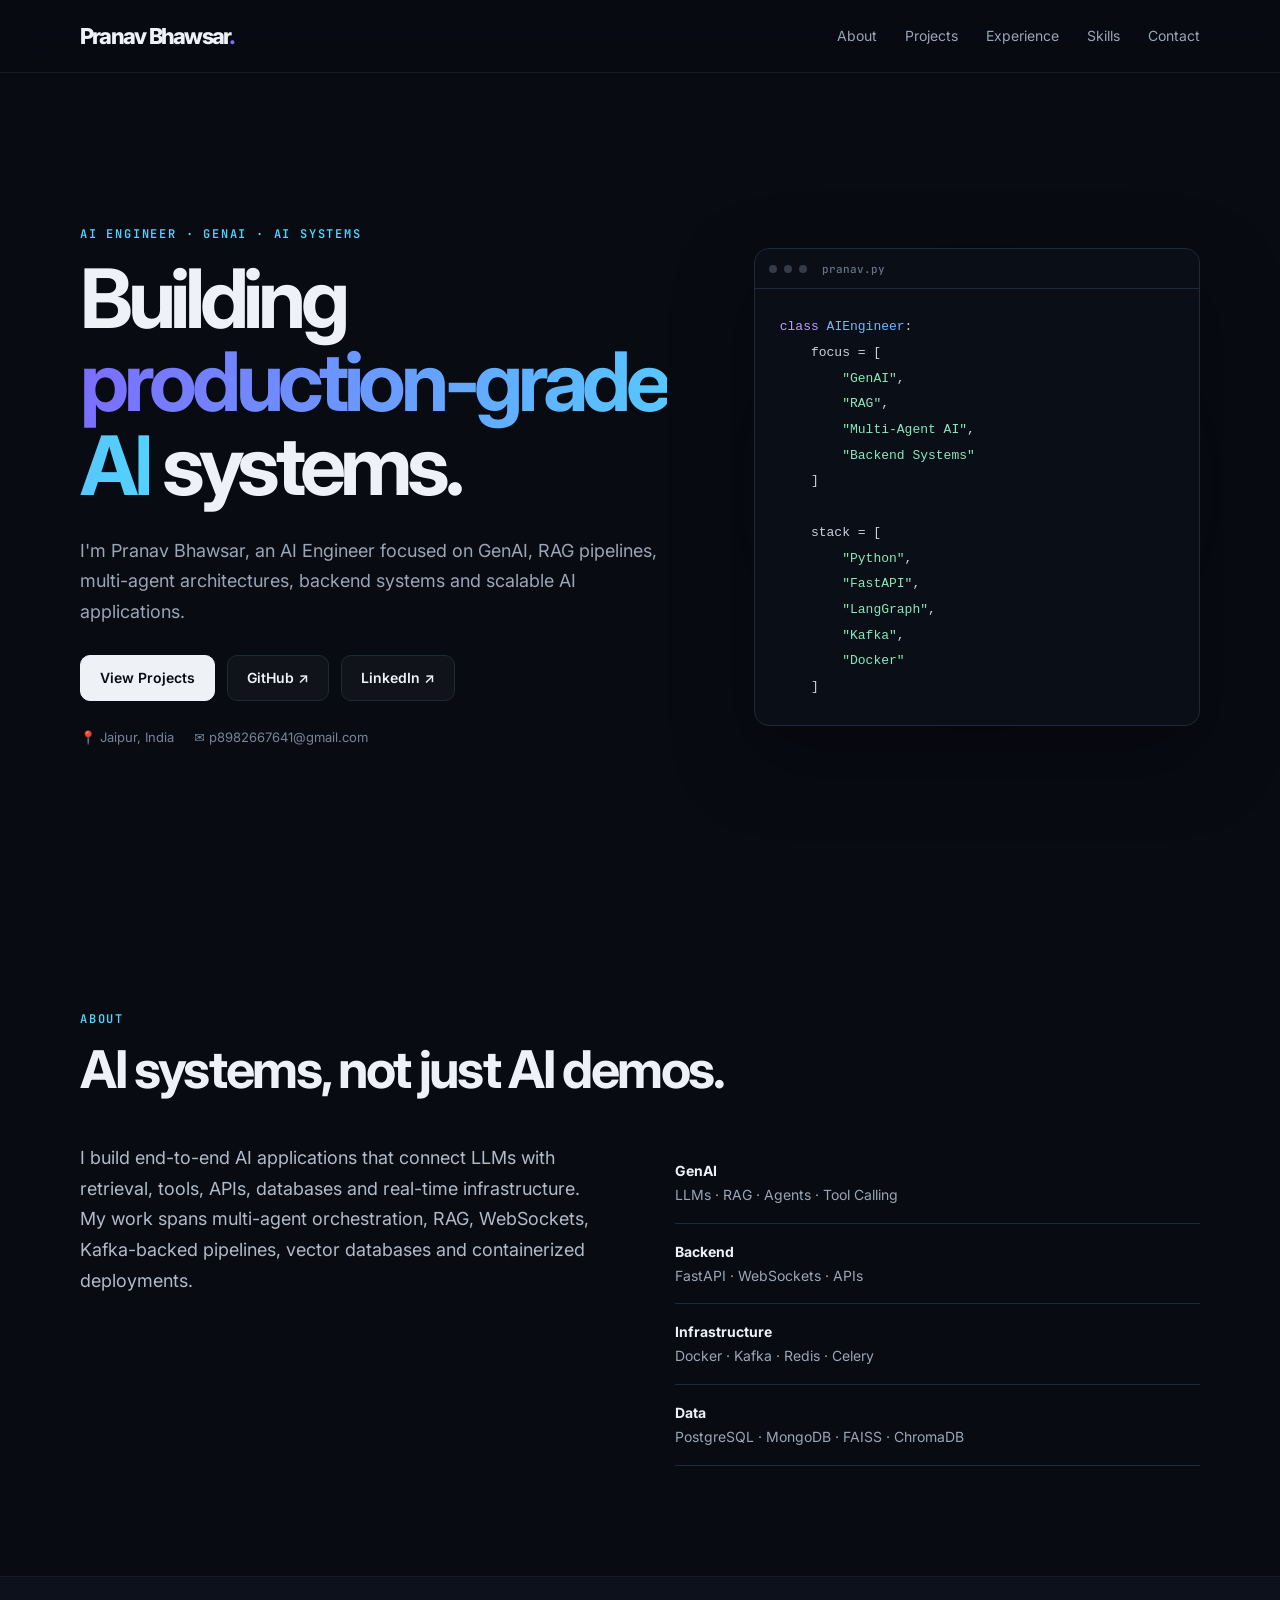
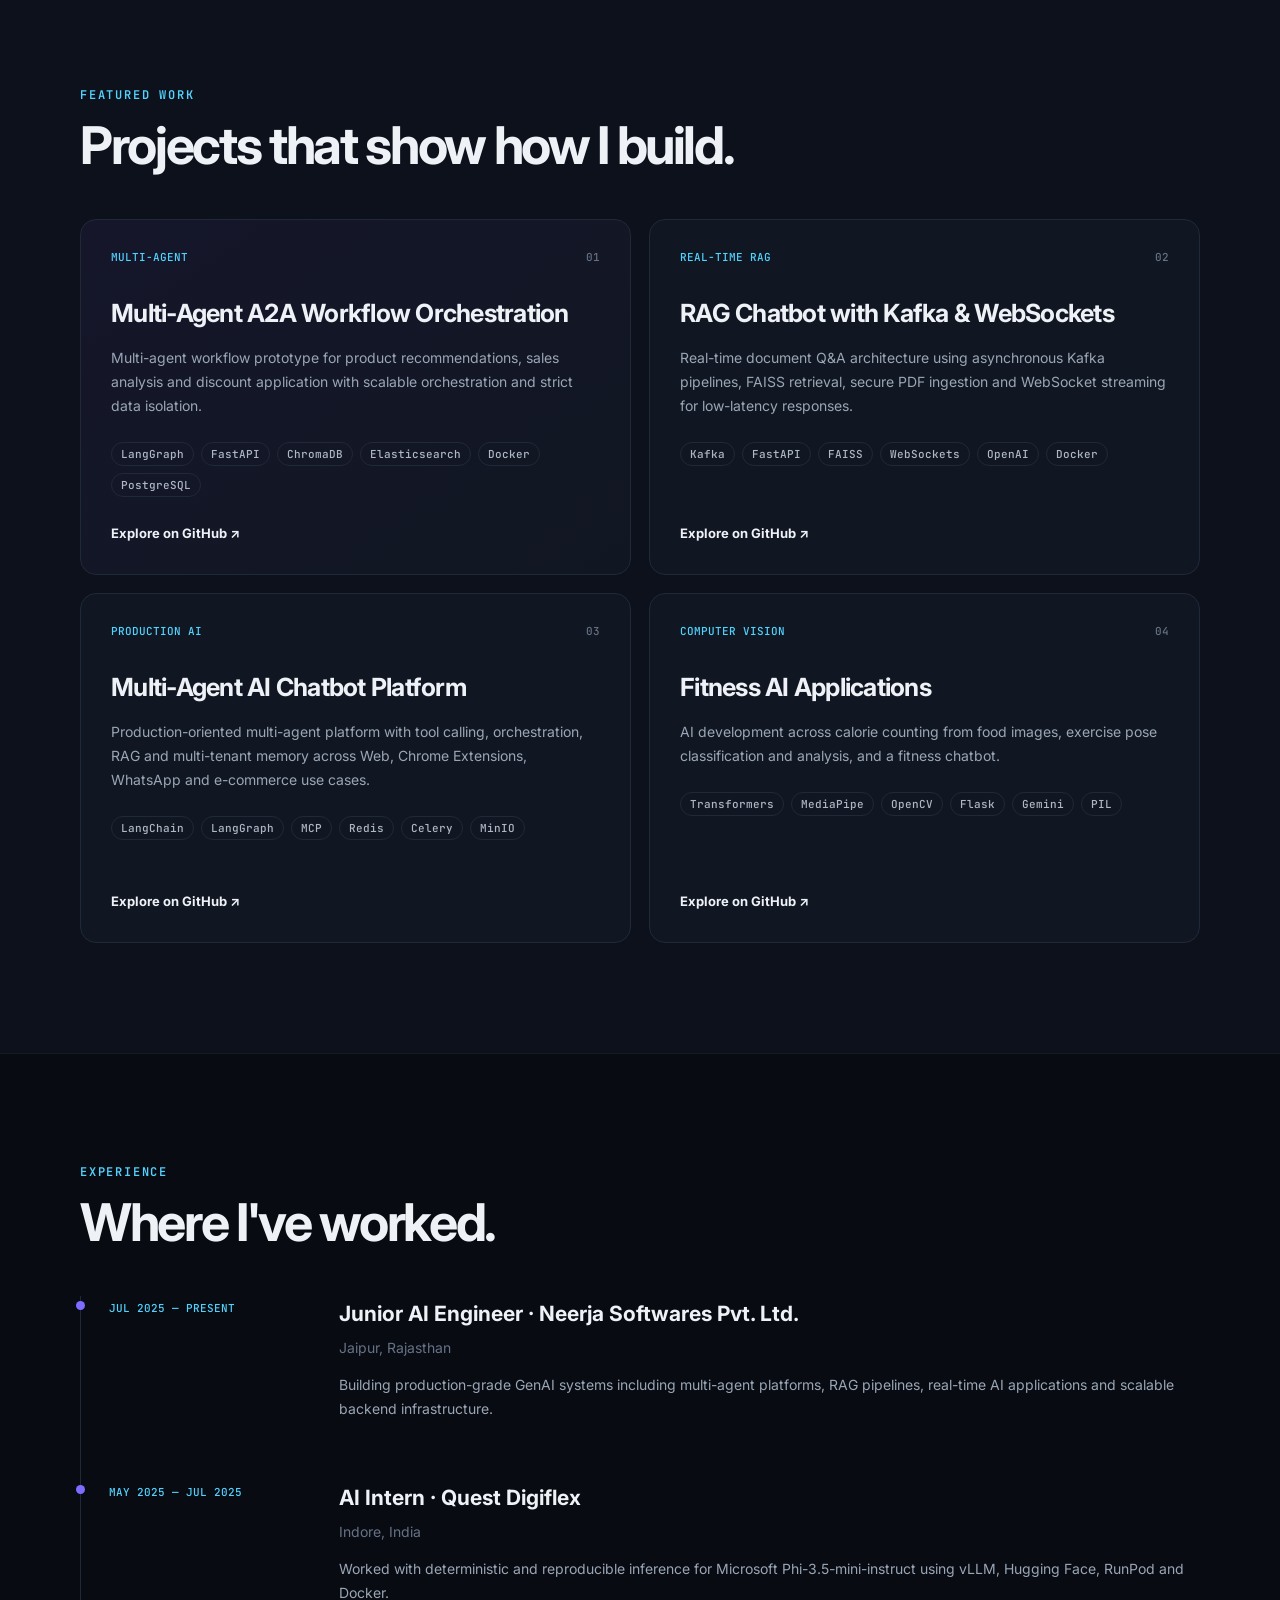
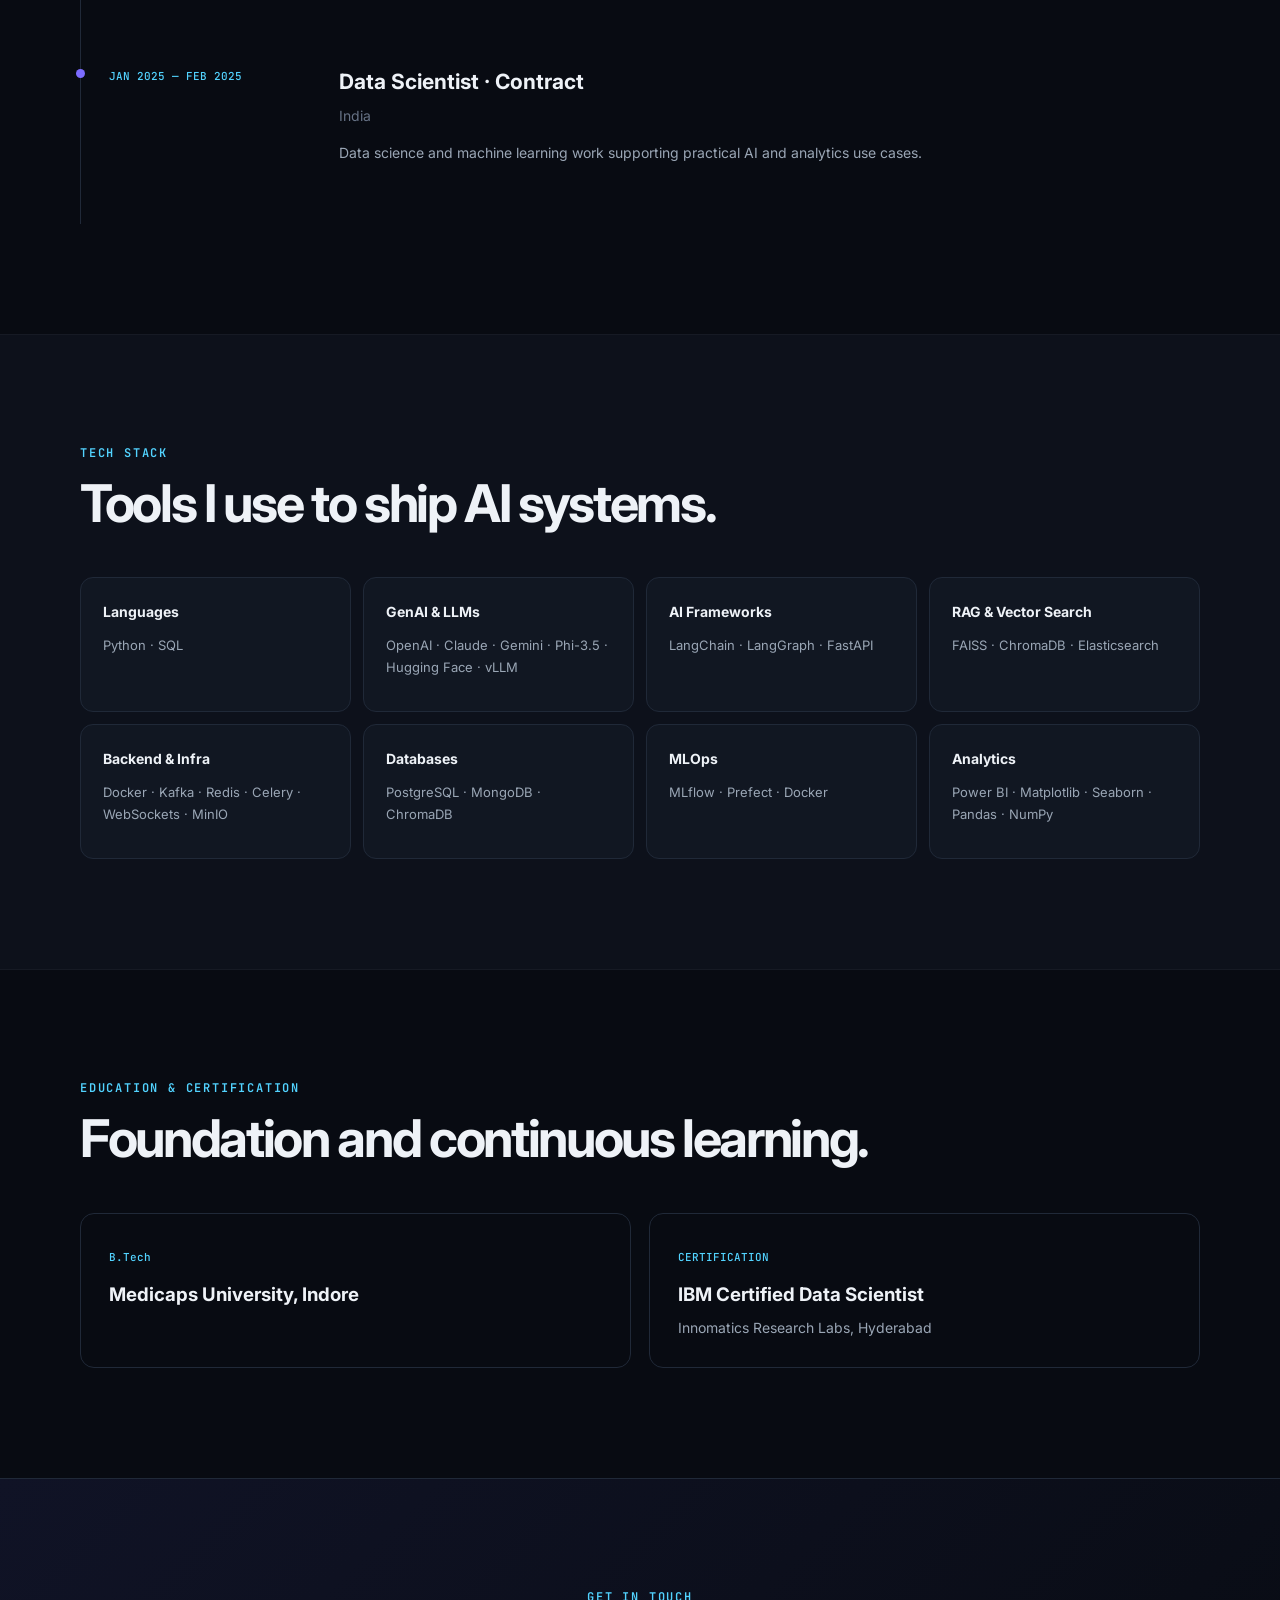
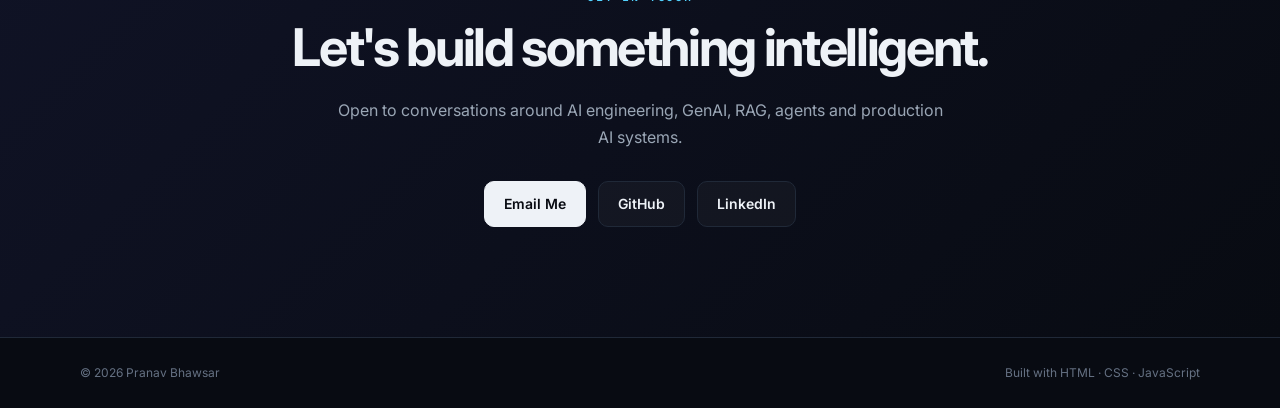
==== commit 4cf7a4fa: "Update index.html" ====
--- a/index.html
+++ b/index.html
@@ -15,7 +15,7 @@
 <body>
   <header class="nav-wrap">
     <nav class="nav container">
-      <a class="brand" href="#home">PB<span>.</span></a>
+      <a class="brand" href="#home">Pranav Bhawsar<span>.</span></a>
       <button class="menu-btn" aria-label="Toggle menu" aria-expanded="false">☰</button>
       <div class="nav-links">
         <a href="#about">About</a>
